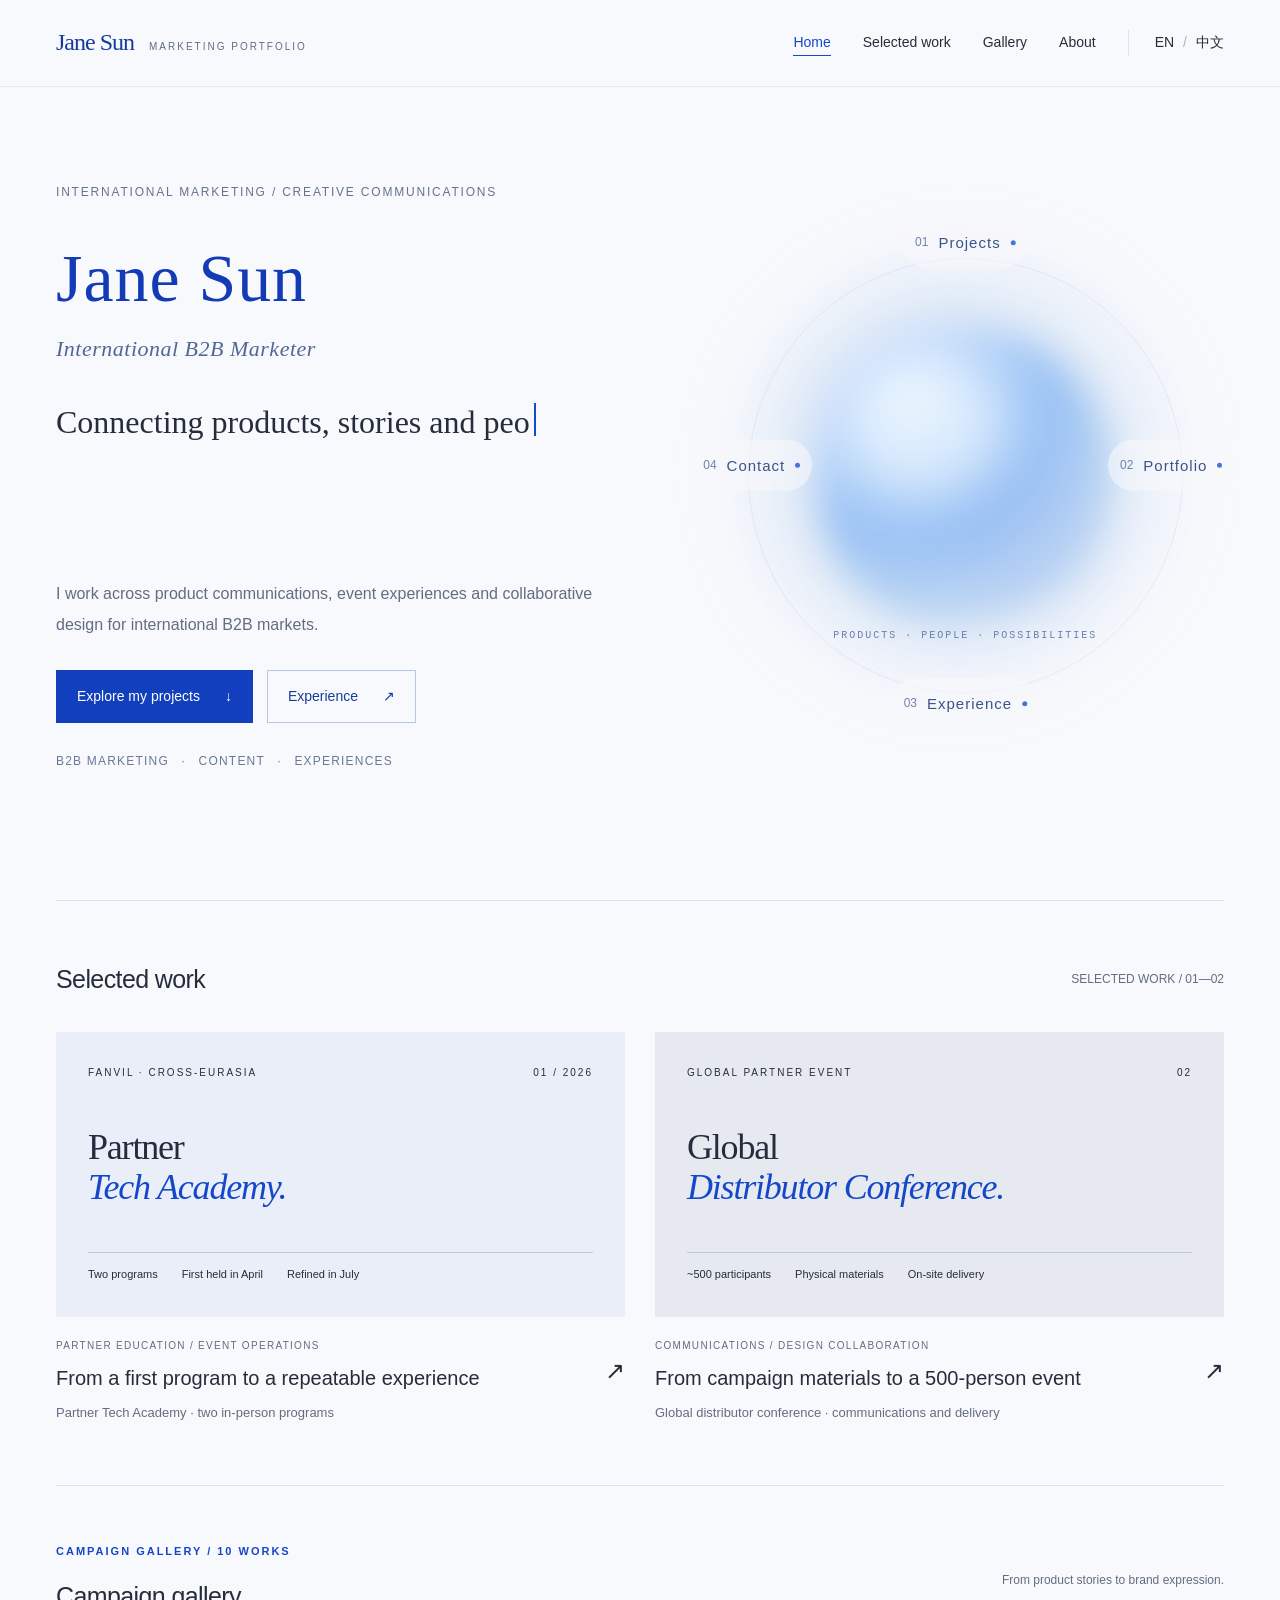
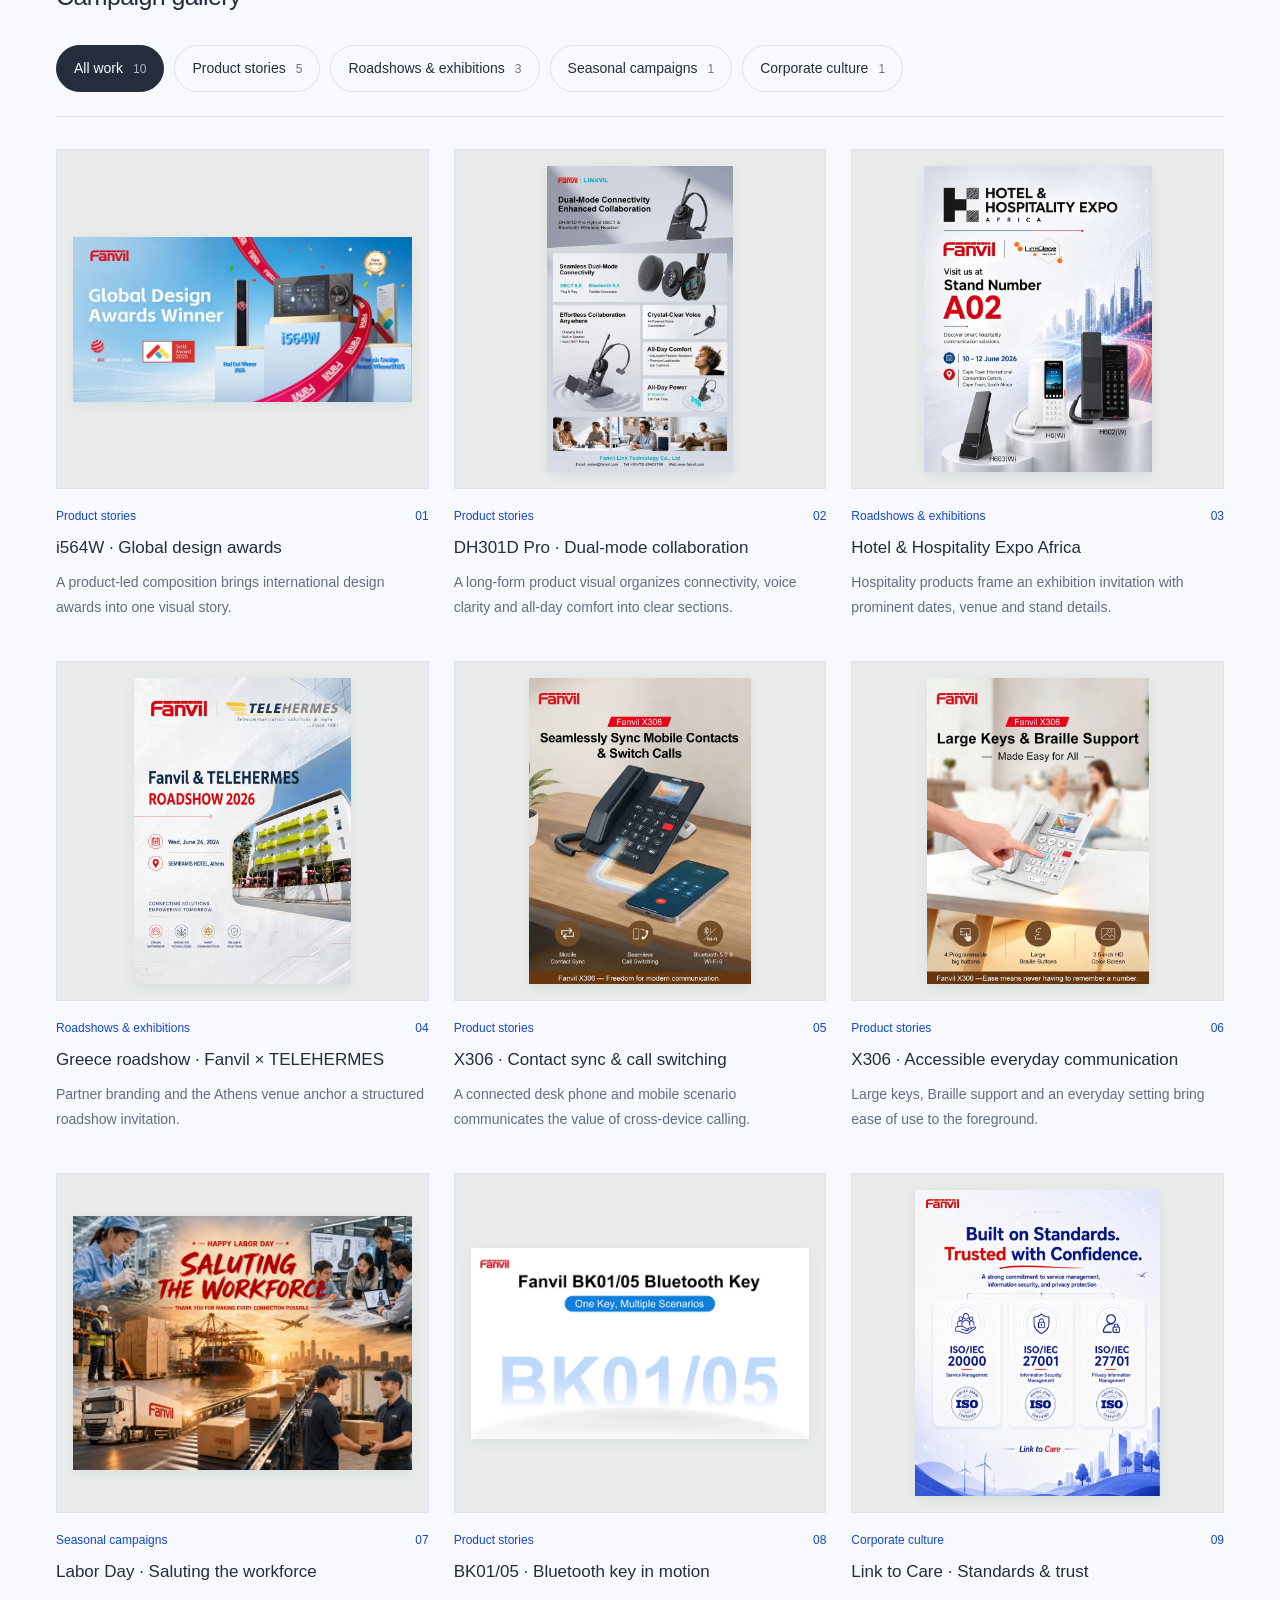
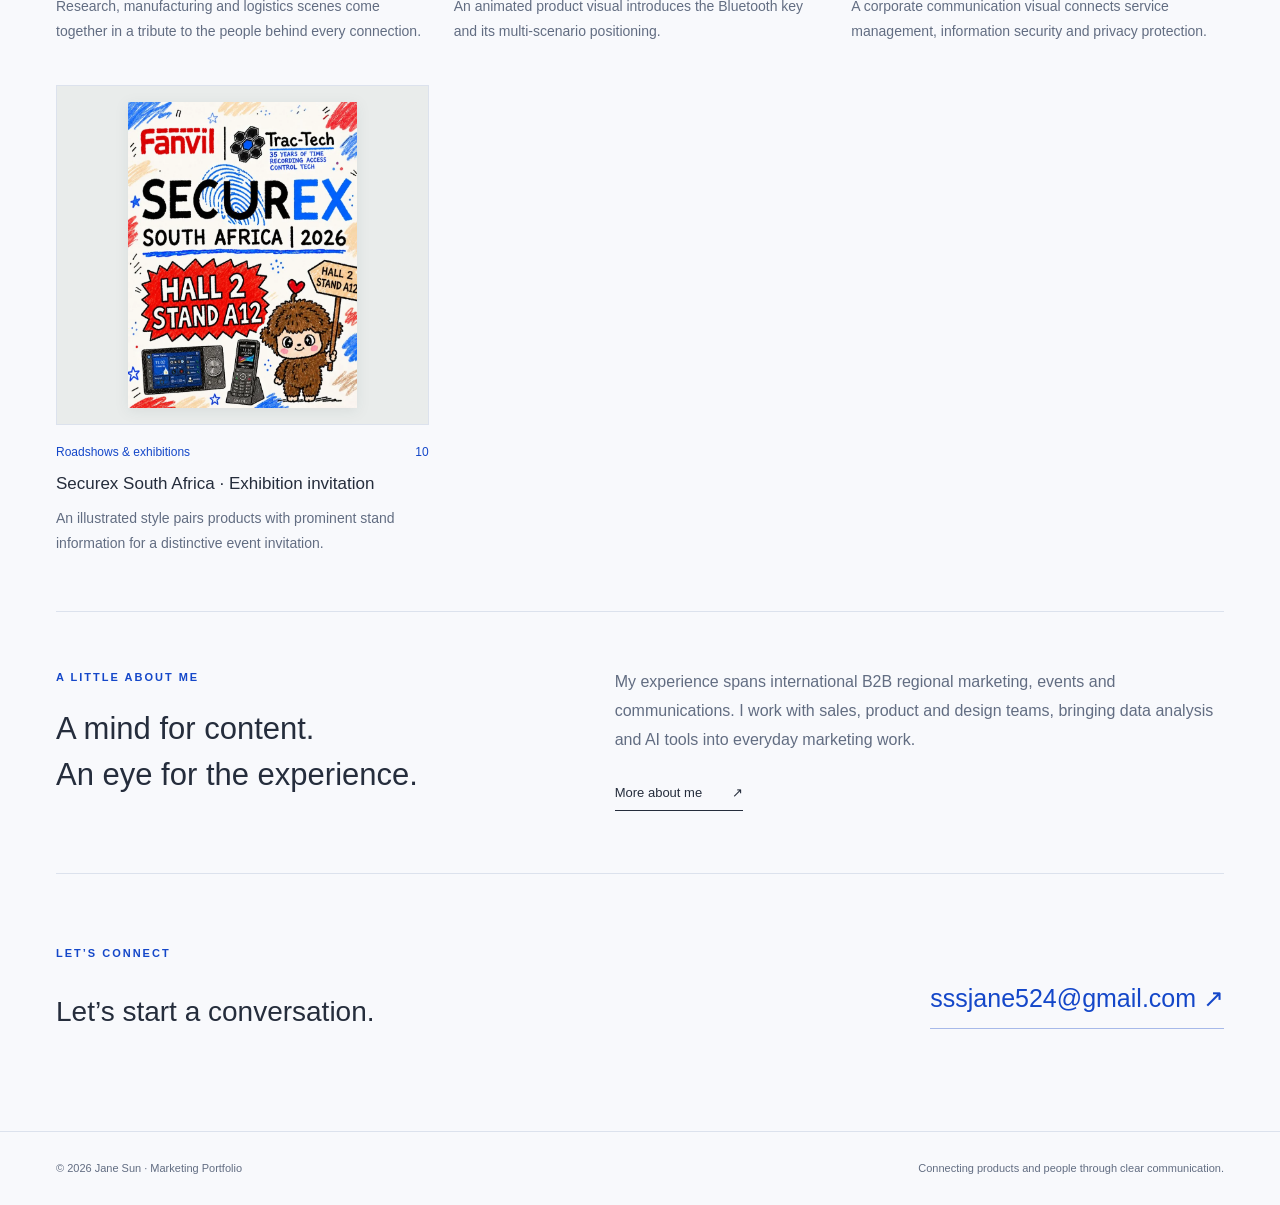
==== en/index.html @ 72c5f733 "Add English homepage" ====
<!doctype html><html lang="en"><head><meta charset="utf-8"><meta name="viewport" content="width=device-width,initial-scale=1"><title>Marketing Portfolio · Jane Sun</title><meta name="description" content="Jane Sun’s portfolio: international B2B marketing, events and communications."><link rel="alternate" hreflang="zh-CN" href="../zh/"><link rel="alternate" hreflang="en" href="../en/"><link rel="icon" href="data:image/svg+xml,%3Csvg xmlns='http://www.w3.org/2000/svg' viewBox='0 0 40 40'%3E%3Crect width='40' height='40' rx='6' fill='%23526f88'/%3E%3Ctext x='20' y='28' text-anchor='middle' font-family='Georgia' font-size='27' fill='%23f7f7f2'%3EJ%3C/text%3E%3C/svg%3E"><link rel="stylesheet" href="../assets/style.css"><link rel="stylesheet" href="../assets/gallery.css"><link rel="stylesheet" href="../assets/intro.css"><script src="../assets/intro.js" defer></script><script src="../assets/site.js" defer></script></head><body><a class="skip" href="#main">Skip to content</a><header class="header"><div class="wrap nav"><a class="brand" href="../en/">Jane Sun<small>MARKETING PORTFOLIO</small></a><nav class="nav-links" aria-label="Main navigation"><a href="../en/" aria-current="page">Home</a><a href="../en/#projects">Selected work</a><a href="../en/#posters">Gallery</a><a href="../en/about/" >About</a><div class="language"><b>EN</b><span>/</span><a class="language-switch" href="../zh/" lang="zh" aria-label="切换至中文">中文</a></div></nav></div></header><main class="wrap" id="main"><section class="intro-scene intro-home" aria-label="Introduction"><div class="intro-copy"><p class="intro-kicker">INTERNATIONAL MARKETING / CREATIVE COMMUNICATIONS</p><h1>Jane Sun<span>International B2B Marketer</span></h1><div class="type-intro"><span class="sr-only">Connecting products, stories and people. Turning marketing ideas into meaningful experiences.</span><span class="typed-copy" aria-hidden="true" data-text="Connecting products, stories and people. Turning marketing ideas into meaningful experiences.">Connecting products, stories and people. Turning marketing ideas into meaningful experiences.</span><span class="type-caret" aria-hidden="true"></span></div><p class="intro-detail">I work across product communications, event experiences and collaborative design for international B2B markets.</p><div class="intro-cta"><a class="intro-primary" href="../en/#projects">Explore my projects <span aria-hidden="true">↓</span></a><a href="../en/about/#career">Experience <span aria-hidden="true">↗</span></a></div><p class="intro-footnote">B2B MARKETING <span>·</span> CONTENT <span>·</span> EXPERIENCES</p></div><div class="orb-scene"><div class="orb-drift"><div class="orb-aura" aria-hidden="true"></div><div class="orb-core" aria-hidden="true"><i></i><b></b></div><div class="orb-path" aria-hidden="true"></div><nav class="orb-nav" aria-label="Explore the portfolio"><a class="orb-link orb-north" href="../en/#projects"><span class="orb-index">01</span>Projects<span class="orb-dot" aria-hidden="true"></span></a><a class="orb-link orb-east" href="../en/#posters"><span class="orb-index">02</span>Portfolio<span class="orb-dot" aria-hidden="true"></span></a><a class="orb-link orb-south" href="../en/about/#career"><span class="orb-index">03</span>Experience<span class="orb-dot" aria-hidden="true"></span></a><a class="orb-link orb-west" href="#contact"><span class="orb-index">04</span>Contact<span class="orb-dot" aria-hidden="true"></span></a></nav><span class="orb-signature" aria-hidden="true">PRODUCTS · PEOPLE · POSSIBILITIES</span></div></div></section><section class="section" id="projects"><div class="section-heading"><h2>Selected work</h2><p>SELECTED WORK / 01—02</p></div><div class="project-grid"><a class="project" href="../en/academy/"><div class="project-cover"><div class="cover-top"><span>FANVIL · CROSS-EURASIA</span><span>01 / 2026</span></div><div class="cover-title">Partner<br><i>Tech Academy.</i></div><div class="cover-bottom"><span>Two programs</span><span>First held in April</span><span>Refined in July</span></div></div><div class="project-info"><div class="type">PARTNER EDUCATION / EVENT OPERATIONS</div><span class="arrow" aria-hidden="true">↗</span><h3>From a first program to a repeatable experience</h3><p>Partner Tech Academy · two in-person programs</p></div></a><a class="project" href="../en/conference/"><div class="project-cover"><div class="cover-top"><span>GLOBAL PARTNER EVENT</span><span>02</span></div><div class="cover-title">Global<br><i>Distributor Conference.</i></div><div class="cover-bottom"><span>~500 participants</span><span>Physical materials</span><span>On-site delivery</span></div></div><div class="project-info"><div class="type">COMMUNICATIONS / DESIGN COLLABORATION</div><span class="arrow" aria-hidden="true">↗</span><h3>From campaign materials to a 500-person event</h3><p>Global distributor conference · communications and delivery</p></div></a></div></section><section class="section poster-section" id="posters" aria-labelledby="posters-heading">
 <div class="section-heading"><div><div class="eyebrow">CAMPAIGN GALLERY / 10 WORKS</div><h2 id="posters-heading">Campaign gallery</h2></div><p>From product stories to brand expression.</p></div>
 <div class="poster-filters" role="group" aria-label="Filter by work category" hidden>
 <button type="button" data-category="all" aria-pressed="true">All work<span>10</span></button>
 <button type="button" data-category="product" aria-pressed="false">Product stories<span>5</span></button><button type="button" data-category="events" aria-pressed="false">Roadshows & exhibitions<span>3</span></button><button type="button" data-category="holiday" aria-pressed="false">Seasonal campaigns<span>1</span></button><button type="button" data-category="culture" aria-pressed="false">Corporate culture<span>1</span></button></div>
 <p class="sr-only poster-status" role="status" aria-live="polite"></p>
 <div class="poster-grid">
 <article class="poster-card" data-category="product">
 <button type="button" class="zoom poster-image" aria-label="View full poster: i564W · Global design awards" data-full="../assets/posters/i564w-awards-full.webp" data-title="i564W · Global design awards" data-caption="A product-led composition brings international design awards into one visual story." >
 <img src="../assets/posters/i564w-awards.webp" alt="i564W · Global design awards" width="2048" height="1003" loading="lazy" decoding="async">
 <span class="poster-open" aria-hidden="true">View poster ↗</span></button>
 <div class="poster-meta"><span>Product stories</span><span>01</span></div>
 <h3>i564W · Global design awards</h3><p>A product-led composition brings international design awards into one visual story.</p></article><article class="poster-card" data-category="product">
 <button type="button" class="zoom poster-image" aria-label="View full poster: DH301D Pro · Dual-mode collaboration" data-full="../assets/posters/dh301d-pro-full.webp" data-title="DH301D Pro · Dual-mode collaboration" data-caption="A long-form product visual organizes connectivity, voice clarity and all-day comfort into clear sections." >
 <img src="../assets/posters/dh301d-pro.webp" alt="DH301D Pro · Dual-mode collaboration" width="1280" height="2104" loading="lazy" decoding="async">
 <span class="poster-open" aria-hidden="true">View poster ↗</span></button>
 <div class="poster-meta"><span>Product stories</span><span>02</span></div>
 <h3>DH301D Pro · Dual-mode collaboration</h3><p>A long-form product visual organizes connectivity, voice clarity and all-day comfort into clear sections.</p></article><article class="poster-card" data-category="events">
 <button type="button" class="zoom poster-image" aria-label="View full poster: Hotel &amp; Hospitality Expo Africa" data-full="../assets/posters/hospitality-expo-full.webp" data-title="Hotel &amp; Hospitality Expo Africa" data-caption="Hospitality products frame an exhibition invitation with prominent dates, venue and stand details." >
 <img src="../assets/posters/hospitality-expo.webp" alt="Hotel &amp; Hospitality Expo Africa" width="1280" height="1720" loading="lazy" decoding="async">
 <span class="poster-open" aria-hidden="true">View poster ↗</span></button>
 <div class="poster-meta"><span>Roadshows & exhibitions</span><span>03</span></div>
 <h3>Hotel &amp; Hospitality Expo Africa</h3><p>Hospitality products frame an exhibition invitation with prominent dates, venue and stand details.</p></article><article class="poster-card" data-category="events">
 <button type="button" class="zoom poster-image" aria-label="View full poster: Greece roadshow · Fanvil × TELEHERMES" data-full="../assets/posters/greece-roadshow-full.webp" data-title="Greece roadshow · Fanvil × TELEHERMES" data-caption="Partner branding and the Athens venue anchor a structured roadshow invitation." >
 <img src="../assets/posters/greece-roadshow.webp" alt="Greece roadshow · Fanvil × TELEHERMES" width="1055" height="1491" loading="lazy" decoding="async">
 <span class="poster-open" aria-hidden="true">View poster ↗</span></button>
 <div class="poster-meta"><span>Roadshows & exhibitions</span><span>04</span></div>
 <h3>Greece roadshow · Fanvil × TELEHERMES</h3><p>Partner branding and the Athens venue anchor a structured roadshow invitation.</p></article><article class="poster-card" data-category="product">
 <button type="button" class="zoom poster-image" aria-label="View full poster: X306 · Contact sync &amp; call switching" data-full="../assets/posters/x306-connectivity-full.webp" data-title="X306 · Contact sync &amp; call switching" data-caption="A connected desk phone and mobile scenario communicates the value of cross-device calling." >
 <img src="../assets/posters/x306-connectivity.webp" alt="X306 · Contact sync &amp; call switching" width="1080" height="1486" loading="lazy" decoding="async">
 <span class="poster-open" aria-hidden="true">View poster ↗</span></button>
 <div class="poster-meta"><span>Product stories</span><span>05</span></div>
 <h3>X306 · Contact sync &amp; call switching</h3><p>A connected desk phone and mobile scenario communicates the value of cross-device calling.</p></article><article class="poster-card" data-category="product">
 <button type="button" class="zoom poster-image" aria-label="View full poster: X306 · Accessible everyday communication" data-full="../assets/posters/x306-accessibility-full.webp" data-title="X306 · Accessible everyday communication" data-caption="Large keys, Braille support and an everyday setting bring ease of use to the foreground." >
 <img src="../assets/posters/x306-accessibility.webp" alt="X306 · Accessible everyday communication" width="1080" height="1486" loading="lazy" decoding="async">
 <span class="poster-open" aria-hidden="true">View poster ↗</span></button>
 <div class="poster-meta"><span>Product stories</span><span>06</span></div>
 <h3>X306 · Accessible everyday communication</h3><p>Large keys, Braille support and an everyday setting bring ease of use to the foreground.</p></article><article class="poster-card" data-category="holiday">
 <button type="button" class="zoom poster-image" aria-label="View full poster: Labor Day · Saluting the workforce" data-full="../assets/posters/labor-day-full.webp" data-title="Labor Day · Saluting the workforce" data-caption="Research, manufacturing and logistics scenes come together in a tribute to the people behind every connection." >
 <img src="../assets/posters/labor-day.webp" alt="Labor Day · Saluting the workforce" width="1448" height="1086" loading="lazy" decoding="async">
 <span class="poster-open" aria-hidden="true">View poster ↗</span></button>
 <div class="poster-meta"><span>Seasonal campaigns</span><span>07</span></div>
 <h3>Labor Day · Saluting the workforce</h3><p>Research, manufacturing and logistics scenes come together in a tribute to the people behind every connection.</p></article><article class="poster-card" data-category="product">
 <button type="button" class="zoom poster-image" aria-label="View full poster: BK01/05 · Bluetooth key in motion" data-full="../assets/posters/bk01-bk05-full.webp" data-title="BK01/05 · Bluetooth key in motion" data-caption="An animated product visual introduces the Bluetooth key and its multi-scenario positioning." data-animation="../assets/posters/bk01-bk05.gif">
 <img src="../assets/posters/bk01-bk05.webp" alt="BK01/05 · Bluetooth key in motion" width="1920" height="1080" loading="lazy" decoding="async">
 <span class="poster-open" aria-hidden="true">GIF · View animation</span></button>
 <div class="poster-meta"><span>Product stories</span><span>08</span></div>
 <h3>BK01/05 · Bluetooth key in motion</h3><p>An animated product visual introduces the Bluetooth key and its multi-scenario positioning.</p></article><article class="poster-card" data-category="culture">
 <button type="button" class="zoom poster-image" aria-label="View full poster: Link to Care · Standards &amp; trust" data-full="../assets/posters/standards-trust-full.webp" data-title="Link to Care · Standards &amp; trust" data-caption="A corporate communication visual connects service management, information security and privacy protection." >
 <img src="../assets/posters/standards-trust.webp" alt="Link to Care · Standards &amp; trust" width="1544" height="1926" loading="lazy" decoding="async">
 <span class="poster-open" aria-hidden="true">View poster ↗</span></button>
 <div class="poster-meta"><span>Corporate culture</span><span>09</span></div>
 <h3>Link to Care · Standards &amp; trust</h3><p>A corporate communication visual connects service management, information security and privacy protection.</p></article><article class="poster-card" data-category="events">
 <button type="button" class="zoom poster-image" aria-label="View full poster: Securex South Africa · Exhibition invitation" data-full="../assets/posters/securex-full.webp" data-title="Securex South Africa · Exhibition invitation" data-caption="An illustrated style pairs products with prominent stand information for a distinctive event invitation." >
 <img src="../assets/posters/securex.webp" alt="Securex South Africa · Exhibition invitation" width="800" height="1066" loading="lazy" decoding="async">
 <span class="poster-open" aria-hidden="true">View poster ↗</span></button>
 <div class="poster-meta"><span>Roadshows & exhibitions</span><span>10</span></div>
 <h3>Securex South Africa · Exhibition invitation</h3><p>An illustrated style pairs products with prominent stand information for a distinctive event invitation.</p></article></div>
 </section><aside class="preview-note">Asset slot · preview only：Email marketing</aside><section class="section about-teaser"><div><div class="eyebrow">A LITTLE ABOUT ME</div><h2>A mind for content.<br>An eye for the experience.</h2></div><div><p>My experience spans international B2B regional marketing, events and communications. I work with sales, product and design teams, bringing data analysis and AI tools into everyday marketing work.</p><a class="text-link" href="../en/about/">More about me<span aria-hidden="true">↗</span></a></div></section><section class="section intro-contact" id="contact"><div><div class="eyebrow">LET’S CONNECT</div><h2>Let’s start a conversation.</h2></div><a href="mailto:sssjane524@gmail.com">sssjane524@gmail.com <span aria-hidden="true">↗</span></a></section></main><footer class="footer"><div class="wrap"><span>© 2026 Jane Sun · Marketing Portfolio</span><span>Connecting products and people through clear communication.</span></div></footer><dialog id="lightbox" aria-labelledby="viewer-title">
 <div class="viewer-header"><div><span class="eyebrow">WORK PREVIEW</span><h2 id="viewer-title"></h2></div><button type="button" class="viewer-close" aria-label="Close image">✕</button></div>
 <div class="viewer-stage"><img alt=""></div>
 <div class="viewer-toolbar"><div class="viewer-paging"><button type="button" class="viewer-prev" aria-label="Previous work">←</button><span class="viewer-count" aria-live="polite"></span><button type="button" class="viewer-next" aria-label="Next work">→</button></div><div class="viewer-actions"><button type="button" class="viewer-detail" aria-pressed="false">View details</button><button type="button" class="viewer-motion" hidden>Play animation</button></div></div>
 <p class="viewer-caption"></p></dialog></body></html>
---- assets/style.css ----
:root{--paper:#f7f7f2;--ink:#273b3e;--muted:#697879;--accent:#526f88;--line:#d8deda;--panel:#e7edea;--white:#fff;--serif:Georgia,'Times New Roman',serif}*{box-sizing:border-box}html{scroll-behavior:smooth;scroll-padding-top:105px}body{margin:0;background:var(--paper);color:var(--ink);font-family:Arial,'Microsoft YaHei',sans-serif;font-size:15px;line-height:1.8}a{color:inherit;text-decoration:none}button{font:inherit}a,button{touch-action:manipulation}a:focus-visible,button:focus-visible{outline:2px solid var(--accent);outline-offset:6px}::selection{background:#d9e4ea}.wrap{max-width:1240px;margin:auto;padding:0 56px}.header{border-bottom:1px solid var(--line);position:sticky;top:0;background:rgba(247,247,242,.96);z-index:20}.nav{height:86px;display:flex;align-items:center;justify-content:space-between;gap:28px}.brand{font-family:var(--serif);font-size:24px;letter-spacing:-1px}.brand small{font-family:Arial,sans-serif;font-size:10px;letter-spacing:2px;margin-left:15px;color:var(--muted)}.nav-links{display:flex;align-items:center;gap:32px;font-size:13px}.nav-links a[aria-current=page]{color:var(--accent);border-bottom:1px solid}.language{border-left:1px solid var(--line);padding-left:26px;white-space:nowrap}.language b{font-weight:500}.language span{color:#a8b2b1;margin:0 9px}.eyebrow{font-size:11px;letter-spacing:2px;color:var(--accent);text-transform:uppercase;font-weight:600}.hero{padding:78px 0 67px}.hero-grid{display:grid;grid-template-columns:1.6fr 1fr;gap:70px;align-items:end}.hero h1{font-size:clamp(38px,4.8vw,64px);line-height:1.32;font-weight:500;letter-spacing:-2px;margin:24px 0}.hero h1 em{font-family:var(--serif);font-weight:400;color:var(--accent);font-style:italic}.intro{max-width:440px;color:var(--muted);font-size:16px}.intro p{margin:0 0 25px}.text-link{display:inline-flex;align-items:center;gap:30px;font-size:13px;border-bottom:1px solid var(--ink);padding-bottom:6px}.text-link:hover{color:var(--accent)}.hero-meta{display:flex;gap:25px;color:var(--muted);font-size:11px;letter-spacing:1px;margin-top:35px}.section{padding:56px 0;border-top:1px solid var(--line)}.section-heading{display:flex;justify-content:space-between;align-items:center;gap:24px;margin-bottom:30px}.section-heading h2{font-size:25px;font-weight:500;letter-spacing:-.6px;margin:0}.section-heading p{font-size:12px;color:var(--muted);margin:0}.project-grid{display:grid;grid-template-columns:1fr 1fr;gap:30px}.project{display:block}.project-cover{height:285px;padding:32px;background:var(--panel);position:relative;overflow:hidden;display:flex;flex-direction:column;justify-content:space-between;transition:background .25s}.project:hover .project-cover{background:#dce5e2}.cover-top{display:flex;justify-content:space-between;font-size:10px;letter-spacing:2px;text-transform:uppercase}.cover-title{font-family:var(--serif);font-size:36px;line-height:1.12;letter-spacing:-1.2px;max-width:400px}.cover-title i{font-weight:400;color:var(--accent)}.cover-bottom{display:flex;gap:24px;border-top:1px solid #becdc7;padding-top:12px;font-size:11px}.project:nth-child(2) .project-cover{background:#e6eaf0}.project:nth-child(2):hover .project-cover{background:#dce2ec}.project-info{padding:20px 0 5px}.project-info .type{color:var(--muted);font-size:10px;letter-spacing:1.3px}.project-info h3{font-size:20px;font-weight:500;margin:5px 0}.project-info p{color:var(--muted);margin:0;font-size:13px}.arrow{float:right;font-size:24px;line-height:1.3}.about-teaser{display:grid;grid-template-columns:1fr 1.3fr;gap:90px}.about-teaser h2{font-size:31px;font-weight:500;line-height:1.5;margin:18px 0}.about-teaser p{color:var(--muted);margin:0 0 23px}.footer{border-top:1px solid var(--line);padding:27px 0;color:var(--muted);font-size:11px}.footer .wrap{display:flex;justify-content:space-between;gap:20px}.page-hero{padding:56px 0 46px}.breadcrumb{font-size:12px;color:var(--muted);margin-bottom:34px}.page-hero h1{font-size:clamp(34px,4.6vw,58px);font-weight:500;line-height:1.25;letter-spacing:-1.8px;margin:17px 0 24px;max-width:900px}.lead{max-width:790px;font-size:17px;color:var(--muted)}.stats{display:grid;grid-template-columns:repeat(3,1fr);margin-top:40px;padding-top:24px;border-top:1px solid var(--line)}.stat strong{display:block;font-family:var(--serif);font-size:41px;font-weight:400;line-height:1.3}.stat span{font-size:12px;color:var(--muted)}.case-layout{display:grid;grid-template-columns:170px minmax(0,1fr);gap:60px;padding-bottom:70px}.toc{position:sticky;top:120px;align-self:start;padding:20px 0;font-size:12px;display:grid;gap:13px}.toc a{color:var(--muted)}.toc a:hover{color:var(--ink)}.case-section{padding:35px 0;border-top:1px solid var(--line)}.case-section h2{font-size:25px;font-weight:500;margin:0 0 22px}.case-section h3{font-size:16px;font-weight:500}.case-section p{color:var(--muted);max-width:770px}.chips{display:flex;flex-wrap:wrap;gap:8px;margin-top:20px}.chip{border:1px solid var(--line);padding:5px 12px;font-size:11px;border-radius:2px}.flow{counter-reset:step;display:grid;grid-template-columns:repeat(5,1fr);border:1px solid var(--line);margin:28px 0}.flow div{padding:20px 14px;border-right:1px solid var(--line);font-size:12px}.flow div:last-child{border:0}.flow div:before{counter-increment:step;content:'0' counter(step);display:block;color:var(--accent);font-family:var(--serif);font-size:25px;margin-bottom:16px}.note{font-size:12px!important;color:var(--muted)}.rows{display:grid}.row{display:grid;grid-template-columns:180px 1fr;gap:25px;border-bottom:1px solid var(--line);padding:24px 0}.row h3,.row p{margin:0}.row p{font-size:14px}.results{background:var(--panel);padding:26px;margin:26px 0}.results .stats{border:0;margin:0;padding:0}.next-project{border-top:1px solid var(--line);padding:30px 0;display:flex;justify-content:space-between;gap:24px;align-items:center}.next-project span{color:var(--muted);font-size:12px}.next-project strong{font-size:19px;font-weight:500}.about-header{display:grid;grid-template-columns:1fr 1fr;gap:80px}.name-en{font-family:var(--serif);font-style:italic;font-size:28px;color:var(--accent);margin-top:-8px}.timeline-item{padding:26px 0;border-bottom:1px solid var(--line);display:grid;grid-template-columns:140px 1fr;gap:28px}.timeline-item time{color:var(--muted);font-size:12px}.timeline-item h3{margin:0 0 4px;font-size:18px}.timeline-item .role{font-size:13px;color:var(--accent)}.timeline-item ul{padding-left:18px;color:var(--muted);font-size:14px}.skill-grid{display:grid;grid-template-columns:1fr 1fr;gap:0 35px}.skill{border-bottom:1px solid var(--line);padding:20px 0}.skill h3{margin:0 0 8px}.skill p{font-size:14px;margin:0}.preview-note{display:none;background:#fff4d9;padding:16px 20px;font-size:12px;color:#775a20;border:1px dashed #c5ae77;margin:20px 0}.preview-mode .preview-note{display:block}.skip{position:absolute;top:-100px;left:15px;background:var(--paper);padding:12px;z-index:100}.skip:focus{top:10px}.gallery{display:grid;grid-template-columns:1fr 1fr;gap:20px}.gallery figure{margin:0}.gallery button{border:0;padding:0;background:none;cursor:zoom-in;width:100%}.gallery img{display:block;width:100%;height:auto}.gallery figcaption{font-size:12px;color:var(--muted)}dialog{border:0;max-width:92vw;max-height:92vh;padding:45px 18px 18px;background:var(--paper)}dialog::backdrop{background:#142326cf}dialog img{max-width:85vw;max-height:75vh;object-fit:contain}dialog button{position:absolute;right:15px;top:8px;border:0;background:transparent;cursor:pointer}.empty-hidden{display:none}@media(max-width:800px){.wrap{padding:0 26px}.nav{height:74px}.brand small{display:none}.nav-links{gap:18px}.language{padding-left:15px}.hero{padding:50px 0}.hero-grid{grid-template-columns:1fr;gap:20px}.hero h1{font-size:44px}.intro{max-width:600px}.hero-meta{flex-wrap:wrap;gap:14px}.project-cover{padding:24px;height:260px}.cover-title{font-size:31px}.about-teaser{gap:35px}.case-layout{grid-template-columns:1fr;gap:0}.toc{position:static;display:flex;overflow-x:auto;white-space:nowrap;border-top:1px solid var(--line)}.flow{grid-template-columns:1fr}.flow div{border-right:0;border-bottom:1px solid var(--line);display:flex;align-items:center;gap:18px;padding:12px 18px}.flow div:before{margin:0}.about-header{grid-template-columns:1fr;gap:20px}.row{grid-template-columns:150px 1fr}}@media(max-width:540px){.wrap{padding:0 22px}.nav{gap:12px;flex-wrap:wrap;height:auto;padding-top:18px;padding-bottom:14px}.brand{font-size:23px}.nav-links{width:100%;justify-content:space-between;gap:12px;font-size:12px}.language{margin-left:auto}.hero h1{font-size:37px;letter-spacing:-1.5px}.hero{padding:42px 0}.hero-meta{font-size:10px;letter-spacing:0}.project-grid{grid-template-columns:1fr;gap:30px}.project-cover{height:280px}.section{padding:38px 0}.section-heading{align-items:start}.section-heading p{max-width:120px;text-align:right}.about-teaser{grid-template-columns:1fr;gap:20px}.about-teaser h2{font-size:27px}.footer .wrap{flex-direction:column;gap:5px}.page-hero{padding-top:32px}.page-hero h1{font-size:36px}.lead{font-size:15px}.stats{gap:15px}.stat strong{font-size:33px}.stat span{font-size:11px}.row,.timeline-item{grid-template-columns:1fr;gap:8px}.skill-grid,.gallery{grid-template-columns:1fr}.next-project{align-items:start}.next-project strong{font-size:16px}.results{padding:20px 16px}.toc{gap:20px}.case-section h2{font-size:23px}}@media(prefers-reduced-motion:reduce){html{scroll-behavior:auto}*{transition:none!important}}

@media(min-width:541px) and (max-width:650px){.project-grid{grid-template-columns:1fr}.project-cover{height:285px}}
---- assets/gallery.css ----
/* Full artwork is always contained, never cropped. */
[hidden]{display:none!important}
.sr-only{position:absolute;width:1px;height:1px;margin:-1px;clip-path:inset(50%);overflow:hidden;white-space:nowrap}
.poster-section .section-heading{margin-bottom:26px}
.poster-section .eyebrow{margin-bottom:12px}
.poster-filters{display:flex;gap:10px;flex-wrap:wrap;border-bottom:1px solid var(--line);padding-bottom:24px;margin-bottom:32px}
.poster-filters button{border:1px solid var(--line);background:transparent;color:var(--ink);padding:10px 17px;border-radius:30px;font-size:14px;cursor:pointer;transition:background .2s,color .2s,border-color .2s}
.poster-filters button span{margin-left:10px;font-size:12px;opacity:.65}
.poster-filters button:hover{background:var(--panel)}
.poster-filters button[aria-pressed=true]{background:var(--ink);border-color:var(--ink);color:var(--paper)}
.poster-grid{display:grid;grid-template-columns:repeat(3,minmax(0,1fr));gap:42px 25px;align-items:start}
.poster-card{min-width:0}
.poster-image{position:relative;display:flex;width:100%;height:340px;align-items:center;justify-content:center;border:1px solid var(--line);background:#e9eceb;padding:16px;cursor:zoom-in;overflow:hidden}
.poster-image img{width:100%;height:100%;object-fit:contain;transition:transform .35s ease;filter:drop-shadow(0 3px 7px #15292b12)}
.poster-image:hover img{transform:scale(1.025)}
.poster-open{position:absolute;right:12px;bottom:12px;padding:5px 10px;background:rgba(247,247,242,.96);border:1px solid var(--line);font-size:12px;opacity:0;transform:translateY(5px);transition:opacity .2s,transform .2s}
.poster-image:hover .poster-open,.poster-image:focus-visible .poster-open{opacity:1;transform:none}
.poster-meta{display:flex;justify-content:space-between;color:var(--accent);font-size:12px;margin:17px 0 7px}
.poster-card h3{font-size:17px;line-height:1.55;font-weight:500;margin:0 0 9px}
.poster-card p{font-size:14px;line-height:1.75;color:var(--muted);margin:0}
.viewer-open{overflow:hidden}
#lightbox{width:min(1140px,94vw);max-width:94vw;max-height:94dvh;padding:20px 24px;border:1px solid var(--line);border-radius:4px;color:var(--ink)}
#lightbox[open]{display:flex;flex-direction:column;gap:12px;animation:viewer-enter .22s ease-out}
#lightbox button{position:static;right:auto;top:auto;min-height:42px;padding:8px 14px;border:1px solid var(--line);border-radius:3px;background:var(--paper);color:var(--ink);font-size:14px;cursor:pointer}
#lightbox button:hover{background:var(--panel)}
#lightbox button:disabled{opacity:.35;cursor:default}
.viewer-header{display:flex;align-items:center;justify-content:space-between;gap:18px}
.viewer-header .eyebrow{font-size:12px}
.viewer-header h2{font-size:20px;font-weight:500;line-height:1.4;margin:3px 0 0}
.viewer-stage{overflow:auto;min-height:100px;flex:1;background:#e7ebe9;text-align:center;overscroll-behavior:contain;scroll-behavior:auto}
#lightbox .viewer-stage img{display:block;max-width:100%;width:100%;height:min(60dvh,650px);max-height:none;object-fit:contain;margin:auto}
#lightbox .viewer-stage.is-detail img{height:auto;object-fit:initial}
.viewer-toolbar,.viewer-paging,.viewer-actions{display:flex;align-items:center;gap:12px}
.viewer-toolbar{justify-content:space-between;flex-wrap:wrap}
.viewer-count{font-size:14px;min-width:50px;text-align:center}
.viewer-caption{margin:0;font-size:14px;color:var(--muted);line-height:1.6}
/* Browser-native page transitions preserve ordinary links, history and new tabs. */
@view-transition{navigation:auto}
::view-transition-old(root){animation:page-out .18s ease both}
::view-transition-new(root){animation:page-in .28s ease both}
@keyframes page-out{to{opacity:0;transform:translateX(-12px)}}
@keyframes page-in{from{opacity:0;transform:translateX(12px)}to{opacity:1;transform:none}}
@keyframes viewer-enter{from{opacity:0;transform:translateY(10px) scale(.985)}to{opacity:1;transform:none}}
main{animation:content-in .35s ease-out}
@keyframes content-in{from{opacity:.3;transform:translateY(8px)}to{opacity:1;transform:none}}
.reveal{opacity:0;transform:translateY(16px);transition:opacity .45s ease,transform .45s ease}
.reveal.is-revealed,.reveal:focus-within{opacity:1;transform:none}
.nav-links{flex-wrap:wrap}
@media(max-width:1000px){.poster-grid{grid-template-columns:repeat(2,minmax(0,1fr))}.poster-image{height:360px}.nav-links{gap:18px}.brand small{display:none}}
@media(max-width:600px){.poster-grid{grid-template-columns:1fr;gap:32px}.poster-image{height:410px}.poster-filters{gap:8px}.poster-filters button{padding:8px 12px}.poster-open{opacity:1;transform:none}.poster-section .section-heading{align-items:start}.poster-section .section-heading p{max-width:110px}.viewer-header h2{font-size:17px}.viewer-header .eyebrow{font-size:11px}#lightbox{padding:14px;max-height:96dvh;width:96vw;max-width:96vw}#lightbox .viewer-stage img{height:52dvh}.viewer-toolbar{gap:8px}.viewer-actions{gap:6px}#lightbox button{padding:7px 10px}.viewer-caption{font-size:13px}.nav-links{gap:12px}}
@media(prefers-reduced-motion:reduce){main,.reveal,.reveal.is-revealed,#lightbox[open]{animation:none;opacity:1;transform:none;transition:none}.poster-image img,.poster-open,.poster-filters button{transition:none}.poster-image:hover img{transform:none}::view-transition-old(root),::view-transition-new(root){animation:none}}
@media print{.reveal{opacity:1;transform:none}.poster-filters,.poster-open{display:none}}
---- assets/intro.css ----
:root{--paper:#f8f9fc;--ink:#252d3c;--accent:#1447c9;--muted:#626d82;--line:#dce2ed;--panel:#e9eef9}
body{font-size:16px}.header{background:#f8f9fcee;border-color:#e4e8f0}.nav-links{font-size:14px}.brand{color:#163c9b}.wrap{max-width:1440px}.intro-scene{min-height:calc(100svh - 87px);display:grid;grid-template-columns:1.2fr 1fr;align-items:center;gap:30px;padding:65px 0 85px;position:relative}.intro-copy{position:relative;z-index:2}.intro-kicker{font-size:12px;letter-spacing:1.8px;color:#65738f;margin:0 0 34px}.intro-scene h1{font-family:Georgia,'Songti SC','SimSun',serif;font-size:clamp(48px,5.3vw,76px);font-weight:400;line-height:1.2;letter-spacing:1px;color:#123bb5;margin:0 0 34px}.intro-scene h1 span{display:block;font:italic 22px Georgia,serif;letter-spacing:.5px;margin-top:17px;color:#516796}.type-intro{font-family:Georgia,'Songti SC','SimSun',serif;font-size:clamp(25px,2.65vw,38px);line-height:1.65;min-height:3.4em;max-width:680px}.type-caret{display:inline-block;height:1.05em;border-right:2px solid #154bd2;margin-left:4px;vertical-align:-.1em;animation:caret 1s step-end infinite}.intro-detail{font-size:16px;line-height:1.9;color:var(--muted);max-width:540px;margin:23px 0 30px}.intro-cta{display:flex;flex-wrap:wrap;gap:14px;align-items:center}.intro-cta a{font-size:14px;padding:13px 20px;border:1px solid #b7c7eb;color:#163c9b;display:flex;gap:25px;align-items:center;transition:background .2s,transform .2s}.intro-cta a:hover{background:#e7edfc;transform:translateY(-2px)}.intro-cta a.intro-primary{background:#123fbd;border-color:#123fbd;color:white}.intro-cta a.intro-primary:hover{background:#082e9f}.intro-footnote{font-size:12px;letter-spacing:1.2px;color:#697995;margin-top:28px}.intro-footnote span{padding:0 8px}
.orb-scene{position:relative;width:100%;aspect-ratio:1;max-width:560px;justify-self:center;isolation:isolate}.orb-drift{position:absolute;inset:0;transform:translateY(var(--orb-scroll,0px));animation:orb-float 12s ease-in-out infinite}.orb-aura{position:absolute;inset:6%;border-radius:50%;background:radial-gradient(ellipse at 45% 45%,#3068e64a 0%,#8baaf025 42%,transparent 70%);filter:blur(25px);animation:aura-breathe 8s ease-in-out infinite}.orb-core{position:absolute;inset:22%;border-radius:48% 52% 54% 46%;background:radial-gradient(circle at 32% 25%,#d0f0ff 0%,#76c4ff 13%,#2376ef 36%,#174bcf 57%,#7398f257 77%,transparent 86%);filter:blur(13px);box-shadow:0 0 65px #2b67ea45,inset -20px -16px 40px #0737bd55;animation:orb-breathe 7s ease-in-out infinite;opacity:.8}.orb-core i,.orb-core b{position:absolute;border-radius:50%;display:block;inset:12% 38% 44% 9%;background:#95e3ff;filter:blur(15px);opacity:.55}.orb-core b{inset:48% 5% 7% 45%;background:#163bf8;opacity:.3}.orb-path{position:absolute;inset:8%;border:1px solid #6284d51c;border-radius:50%}.orb-nav{position:absolute;inset:0}.orb-link{position:absolute;z-index:3;font-size:15px;color:#3a5389;letter-spacing:1px;display:flex;gap:10px;align-items:center;white-space:nowrap;padding:12px;background:#f8f9fc99;border-radius:30px;transition:color .2s,background .2s,box-shadow .2s}.orb-link:hover,.orb-link:focus-visible{background:#fff;color:#063ebc;box-shadow:0 5px 25px #214cb513}.orb-index{font-size:12px;letter-spacing:0;color:#7083ac}.orb-dot{width:5px;height:5px;border-radius:50%;background:#4775d6}.orb-north{top:0;left:50%;transform:translateX(-50%)}.orb-east{right:-2%;top:48%;transform:translateY(-50%)}.orb-south{bottom:1%;left:50%;transform:translateX(-50%)}.orb-west{left:-3%;top:48%;transform:translateY(-50%)}.orb-signature{position:absolute;bottom:18%;left:0;right:0;text-align:center;font:10px monospace;letter-spacing:2px;color:#697fae}.intro-contact{display:flex;align-items:center;justify-content:space-between;gap:30px;padding:70px 0}.intro-contact h2{font-size:28px;font-weight:400}.intro-contact>a{font-size:clamp(17px,2vw,25px);color:#1447c9;border-bottom:1px solid #a7b9e9;padding-bottom:7px;overflow-wrap:anywhere}
@keyframes orb-float{0%,100%{translate:0 0}50%{translate:0 -15px}}@keyframes orb-breathe{0%,100%{scale:.94;opacity:.65;rotate:-5deg}50%{scale:1.06;opacity:.9;rotate:5deg}}@keyframes aura-breathe{0%,100%{scale:.92;opacity:.65}50%{scale:1.12;opacity:1}}@keyframes caret{50%{opacity:0}}
@media(min-width:1000px){html[lang=en] .type-intro{min-height:5em;font-size:32px}}
@media(max-width:950px){.intro-scene{grid-template-columns:1fr;gap:55px;padding-top:45px}.intro-copy{max-width:720px}.intro-scene h1{font-size:55px}.type-intro{min-height:3.4em}.orb-scene{width:min(470px,90%)}.intro-contact{align-items:start;flex-direction:column;gap:12px}.orb-east{right:-3%}.orb-west{left:-3%}}
@media(max-width:540px){.intro-scene{padding:42px 0 72px;gap:45px}.intro-kicker{font-size:11px;letter-spacing:.7px;max-width:290px;margin-bottom:26px}.intro-scene h1{font-size:47px;margin-bottom:26px}.intro-scene h1 span{font-size:20px}.type-intro{font-size:26px;min-height:5em}.intro-detail{font-size:15px;margin-top:15px}.intro-cta{gap:10px}.intro-cta a{padding:11px 14px;gap:13px}.intro-footnote{font-size:10px;letter-spacing:.5px}.orb-scene{width:94%}.orb-link{font-size:14px;padding:10px 7px;gap:6px}.orb-index{font-size:11px}.orb-signature{font-size:8px;letter-spacing:1px;bottom:21%}.orb-core{filter:blur(10px)}.intro-contact{padding:40px 0}.intro-contact h2{font-size:24px}}
@media(prefers-reduced-motion:reduce){.orb-drift,.orb-core,.orb-aura,.type-caret{animation:none!important;transform:none!important}.type-caret{display:none}.intro-cta a{transition:none}}

/* A lighter, quieter blue light keeps the navigation legible. */
.orb-aura{background:radial-gradient(ellipse at 45% 45%,#acc9f437 0%,#c7d9f321 44%,transparent 72%);filter:blur(31px)}
.orb-core{background:radial-gradient(circle at 32% 25%,#f5faff 0%,#dbeaff 21%,#9fc2f0 48%,#b7cef4a6 69%,transparent 86%);box-shadow:0 0 70px #9dc0ee38,inset -16px -12px 40px #92b7e937;filter:blur(17px)}
.orb-core i{background:#f1fbff;opacity:.45}.orb-core b{background:#86abf0;opacity:.18}
@keyframes orb-breathe{0%,100%{scale:.96;opacity:.39;rotate:-4deg}50%{scale:1.055;opacity:.61;rotate:4deg}}
.intro-home .orb-drift{animation:orb-home-float 8s ease-in-out infinite}
.intro-home .orb-aura{background:radial-gradient(ellipse at 45% 45%,#91baf267 0%,#bdd5f13b 46%,transparent 73%);animation:orb-home-aura 6s ease-in-out infinite}
.intro-home .orb-core{background:radial-gradient(circle at 32% 25%,#f4faff 0%,#c8e1ff 20%,#86b7f3 47%,#a8c9f1b8 70%,transparent 87%);box-shadow:0 0 85px #82afea66,inset -16px -12px 42px #6da5e64d;animation:orb-home-breathe 5s ease-in-out infinite}
@keyframes orb-home-float{0%,100%{translate:0 7px}50%{translate:0 -23px}}
@keyframes orb-home-breathe{0%,100%{scale:.91;opacity:.48;rotate:-6deg}50%{scale:1.12;opacity:.83;rotate:6deg}}
@keyframes orb-home-aura{0%,100%{scale:.86;opacity:.55}50%{scale:1.18;opacity:1}}
.case-section h2,.timeline-item h3,.timeline-item .role,.skill h3{color:#2859b8}
.experience-return{position:sticky;top:86px;z-index:16;display:flex;align-items:center;justify-content:space-between;gap:20px;margin:0 -10px 24px;padding:12px 16px;background:#f8f9fcee;border-top:1px solid #dce4f2;border-bottom:1px solid #dce4f2;backdrop-filter:blur(12px);font-size:14px;color:#637695}
.experience-return a{color:#1447c9;font-weight:600}.experience-return a:hover{text-decoration:underline}
.resume-actions{display:flex;align-items:center;flex-wrap:wrap;gap:12px;margin:20px 0}
.resume-actions a{display:inline-flex;align-items:center;min-height:44px;padding:10px 17px;border:1px solid #9ab3e4;color:#1548bc;background:#f8f9fc;font-size:14px}
.resume-actions a:first-child{background:#1548bc;color:#fff;border-color:#1548bc}
.resume-actions a:hover{box-shadow:0 4px 20px #5f8cdf21}
.cohort-grid{display:grid;grid-template-columns:repeat(2,minmax(0,1fr));gap:22px;margin:24px 0}
.cohort-card{border:1px solid #dce4f2;background:#fcfdff;padding:24px}
.cohort-card .cohort-label{display:block;color:#3e67bc;font-size:12px;letter-spacing:1.1px;margin-bottom:8px}
.cohort-card h3{font-size:20px;font-weight:500;color:#254fa9;margin:0 0 8px}
.cohort-card p{font-size:14px;line-height:1.8;margin:7px 0;color:var(--muted)}
.cohort-card strong{color:#1b48a5}
.cohort-card ul{padding-left:20px;color:var(--muted);font-size:14px;line-height:1.8}
.cohort-card li+li{margin-top:7px}
.cohort-card .cohort-evidence{font-size:12px;color:#637795;border-top:1px solid #e2e8f3;padding-top:12px;margin-top:16px}
@media(max-width:800px){.experience-return{top:74px}.cohort-grid{grid-template-columns:1fr}}
@media(max-width:540px){html{scroll-padding-top:165px}.experience-return{top:151px;margin:0 -5px 18px;padding:10px 8px;font-size:12px}.experience-return span{display:none}.cohort-card{padding:19px}}
@media(prefers-reduced-motion:reduce){.orb-drift,.intro-home .orb-drift{animation:orb-float 30s ease-in-out infinite!important}.orb-core,.intro-home .orb-core{animation:orb-breathe 26s ease-in-out infinite!important}.orb-aura,.intro-home .orb-aura{animation:aura-breathe 30s ease-in-out infinite!important}.type-caret{display:none}}
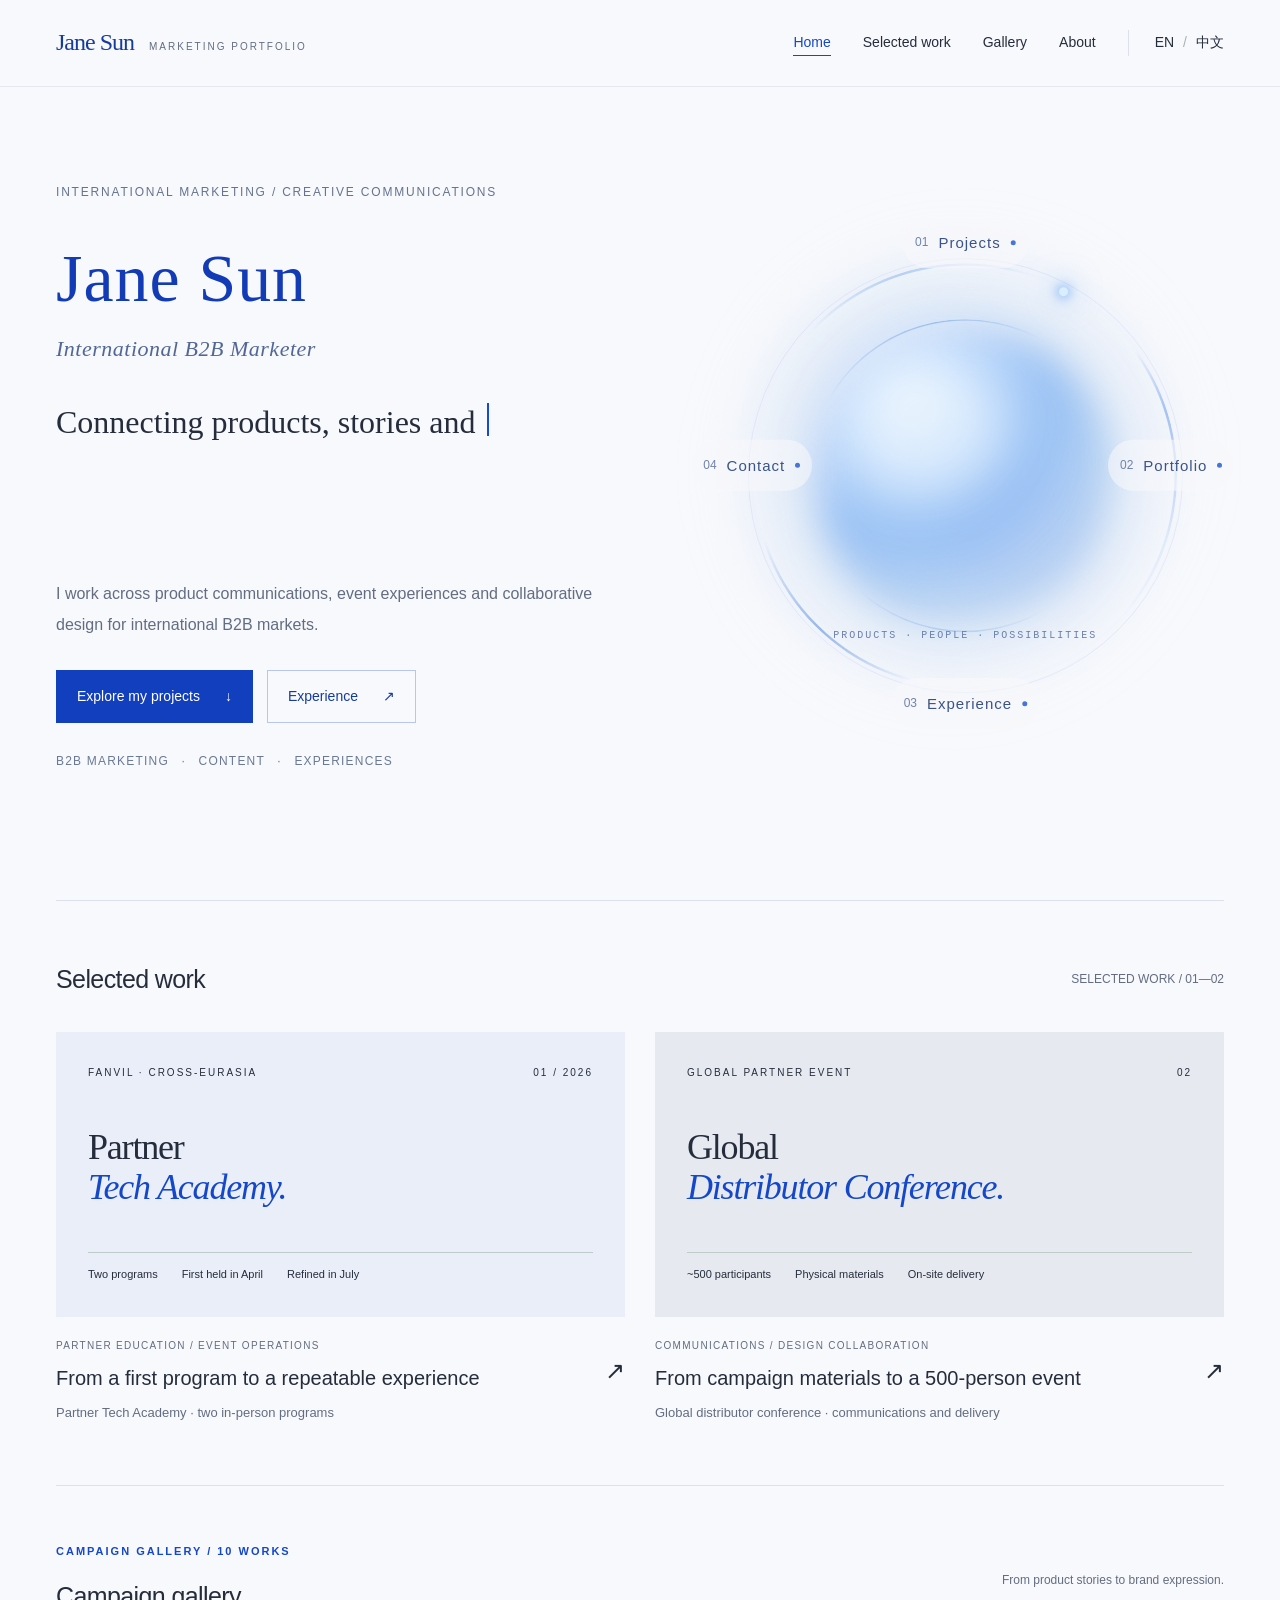
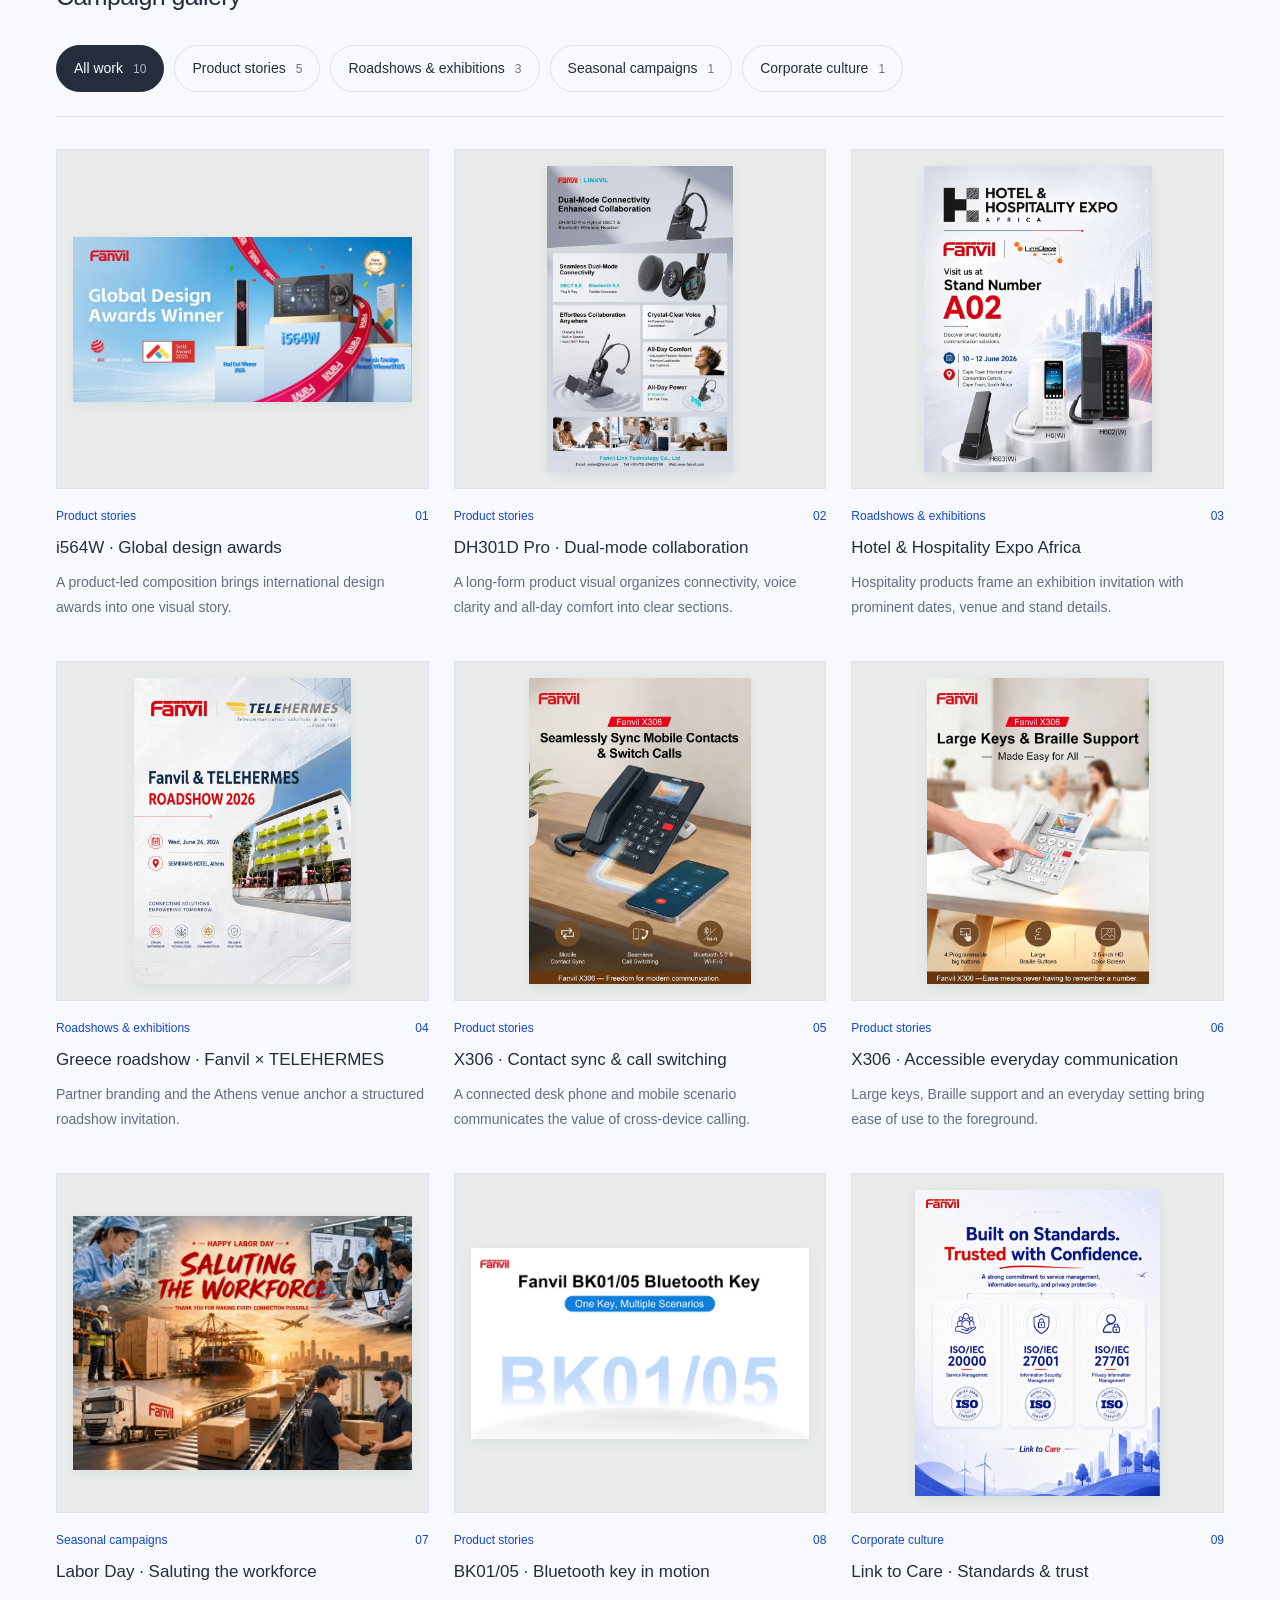
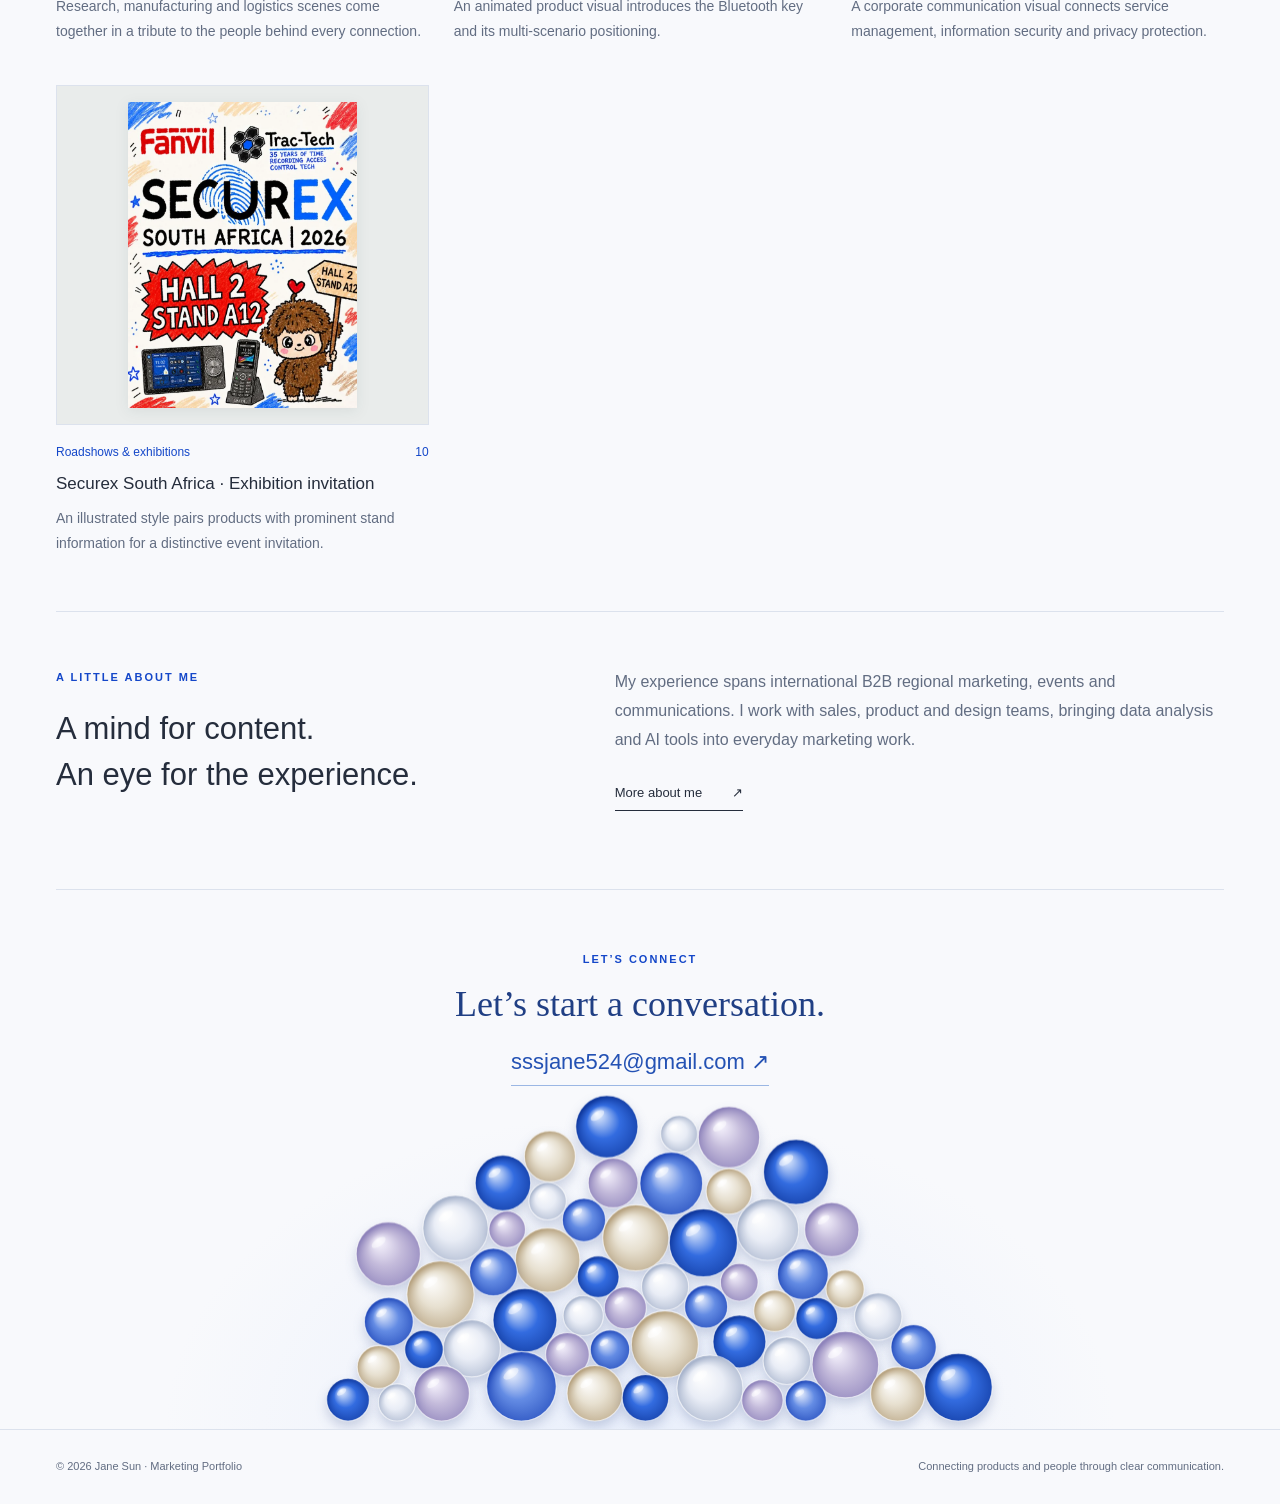
==== commit 7cb36869: "Add interactive portfolio effects" ====
--- a/en/index.html
+++ b/en/index.html
@@ -1,4 +1,4 @@
-<!doctype html><html lang="en"><head><meta charset="utf-8"><meta name="viewport" content="width=device-width,initial-scale=1"><title>Marketing Portfolio · Jane Sun</title><meta name="description" content="Jane Sun’s portfolio: international B2B marketing, events and communications."><link rel="alternate" hreflang="zh-CN" href="../zh/"><link rel="alternate" hreflang="en" href="../en/"><link rel="icon" href="data:image/svg+xml,%3Csvg xmlns='http://www.w3.org/2000/svg' viewBox='0 0 40 40'%3E%3Crect width='40' height='40' rx='6' fill='%23526f88'/%3E%3Ctext x='20' y='28' text-anchor='middle' font-family='Georgia' font-size='27' fill='%23f7f7f2'%3EJ%3C/text%3E%3C/svg%3E"><link rel="stylesheet" href="../assets/style.css"><link rel="stylesheet" href="../assets/gallery.css"><link rel="stylesheet" href="../assets/intro.css"><script src="../assets/intro.js" defer></script><script src="../assets/site.js" defer></script></head><body><a class="skip" href="#main">Skip to content</a><header class="header"><div class="wrap nav"><a class="brand" href="../en/">Jane Sun<small>MARKETING PORTFOLIO</small></a><nav class="nav-links" aria-label="Main navigation"><a href="../en/" aria-current="page">Home</a><a href="../en/#projects">Selected work</a><a href="../en/#posters">Gallery</a><a href="../en/about/" >About</a><div class="language"><b>EN</b><span>/</span><a class="language-switch" href="../zh/" lang="zh" aria-label="切换至中文">中文</a></div></nav></div></header><main class="wrap" id="main"><section class="intro-scene intro-home" aria-label="Introduction"><div class="intro-copy"><p class="intro-kicker">INTERNATIONAL MARKETING / CREATIVE COMMUNICATIONS</p><h1>Jane Sun<span>International B2B Marketer</span></h1><div class="type-intro"><span class="sr-only">Connecting products, stories and people. Turning marketing ideas into meaningful experiences.</span><span class="typed-copy" aria-hidden="true" data-text="Connecting products, stories and people. Turning marketing ideas into meaningful experiences.">Connecting products, stories and people. Turning marketing ideas into meaningful experiences.</span><span class="type-caret" aria-hidden="true"></span></div><p class="intro-detail">I work across product communications, event experiences and collaborative design for international B2B markets.</p><div class="intro-cta"><a class="intro-primary" href="../en/#projects">Explore my projects <span aria-hidden="true">↓</span></a><a href="../en/about/#career">Experience <span aria-hidden="true">↗</span></a></div><p class="intro-footnote">B2B MARKETING <span>·</span> CONTENT <span>·</span> EXPERIENCES</p></div><div class="orb-scene"><div class="orb-drift"><div class="orb-aura" aria-hidden="true"></div><div class="orb-core" aria-hidden="true"><i></i><b></b></div><div class="orb-path" aria-hidden="true"></div><nav class="orb-nav" aria-label="Explore the portfolio"><a class="orb-link orb-north" href="../en/#projects"><span class="orb-index">01</span>Projects<span class="orb-dot" aria-hidden="true"></span></a><a class="orb-link orb-east" href="../en/#posters"><span class="orb-index">02</span>Portfolio<span class="orb-dot" aria-hidden="true"></span></a><a class="orb-link orb-south" href="../en/about/#career"><span class="orb-index">03</span>Experience<span class="orb-dot" aria-hidden="true"></span></a><a class="orb-link orb-west" href="#contact"><span class="orb-index">04</span>Contact<span class="orb-dot" aria-hidden="true"></span></a></nav><span class="orb-signature" aria-hidden="true">PRODUCTS · PEOPLE · POSSIBILITIES</span></div></div></section><section class="section" id="projects"><div class="section-heading"><h2>Selected work</h2><p>SELECTED WORK / 01—02</p></div><div class="project-grid"><a class="project" href="../en/academy/"><div class="project-cover"><div class="cover-top"><span>FANVIL · CROSS-EURASIA</span><span>01 / 2026</span></div><div class="cover-title">Partner<br><i>Tech Academy.</i></div><div class="cover-bottom"><span>Two programs</span><span>First held in April</span><span>Refined in July</span></div></div><div class="project-info"><div class="type">PARTNER EDUCATION / EVENT OPERATIONS</div><span class="arrow" aria-hidden="true">↗</span><h3>From a first program to a repeatable experience</h3><p>Partner Tech Academy · two in-person programs</p></div></a><a class="project" href="../en/conference/"><div class="project-cover"><div class="cover-top"><span>GLOBAL PARTNER EVENT</span><span>02</span></div><div class="cover-title">Global<br><i>Distributor Conference.</i></div><div class="cover-bottom"><span>~500 participants</span><span>Physical materials</span><span>On-site delivery</span></div></div><div class="project-info"><div class="type">COMMUNICATIONS / DESIGN COLLABORATION</div><span class="arrow" aria-hidden="true">↗</span><h3>From campaign materials to a 500-person event</h3><p>Global distributor conference · communications and delivery</p></div></a></div></section><section class="section poster-section" id="posters" aria-labelledby="posters-heading">
+<!doctype html><html lang="en"><head><meta charset="utf-8"><meta name="viewport" content="width=device-width,initial-scale=1"><title>Marketing Portfolio · Jane Sun</title><meta name="description" content="Jane Sun’s portfolio: international B2B marketing, events and communications."><link rel="alternate" hreflang="zh-CN" href="../zh/"><link rel="alternate" hreflang="en" href="../en/"><link rel="icon" href="data:image/svg+xml,%3Csvg xmlns='http://www.w3.org/2000/svg' viewBox='0 0 40 40'%3E%3Crect width='40' height='40' rx='6' fill='%23526f88'/%3E%3Ctext x='20' y='28' text-anchor='middle' font-family='Georgia' font-size='27' fill='%23f7f7f2'%3EJ%3C/text%3E%3C/svg%3E"><link rel="stylesheet" href="../assets/style.css"><link rel="stylesheet" href="../assets/gallery.css"><link rel="stylesheet" href="../assets/intro.css"><link rel="stylesheet" href="../assets/effects.css"><script src="../assets/intro.js" defer></script><script src="../assets/site.js" defer></script><script src="../assets/effects.js" defer></script></head><body><a class="skip" href="#main">Skip to content</a><header class="header"><div class="wrap nav"><a class="brand" href="../en/">Jane Sun<small>MARKETING PORTFOLIO</small></a><nav class="nav-links" aria-label="Main navigation"><a href="../en/" aria-current="page">Home</a><a href="../en/#projects">Selected work</a><a href="../en/#posters">Gallery</a><a href="../en/about/" >About</a><div class="language"><b>EN</b><span>/</span><a class="language-switch" href="../zh/" lang="zh" aria-label="切换至中文">中文</a></div></nav></div></header><main class="wrap" id="main"><section class="intro-scene intro-home" aria-label="Introduction"><div class="intro-copy"><p class="intro-kicker">INTERNATIONAL MARKETING / CREATIVE COMMUNICATIONS</p><h1>Jane Sun<span>International B2B Marketer</span></h1><div class="type-intro"><span class="sr-only">Connecting products, stories and people. Turning marketing ideas into meaningful experiences.</span><span class="typed-copy" aria-hidden="true" data-text="Connecting products, stories and people. Turning marketing ideas into meaningful experiences.">Connecting products, stories and people. Turning marketing ideas into meaningful experiences.</span><span class="type-caret" aria-hidden="true"></span></div><p class="intro-detail">I work across product communications, event experiences and collaborative design for international B2B markets.</p><div class="intro-cta"><a class="intro-primary" href="../en/#projects">Explore my projects <span aria-hidden="true">↓</span></a><a href="../en/about/#career">Experience <span aria-hidden="true">↗</span></a></div><p class="intro-footnote">B2B MARKETING <span>·</span> CONTENT <span>·</span> EXPERIENCES</p></div><div class="orb-scene"><div class="orb-drift"><div class="orb-aura" aria-hidden="true"></div><div class="orb-core" aria-hidden="true"><i></i><b></b></div><div class="orb-rotation" aria-hidden="true"><span class="orb-rotation-inner"></span><span class="orb-rotation-glint"></span></div><div class="orb-path" aria-hidden="true"></div><nav class="orb-nav" aria-label="Explore the portfolio"><a class="orb-link orb-north" href="../en/#projects"><span class="orb-index">01</span>Projects<span class="orb-dot" aria-hidden="true"></span></a><a class="orb-link orb-east" href="../en/#posters"><span class="orb-index">02</span>Portfolio<span class="orb-dot" aria-hidden="true"></span></a><a class="orb-link orb-south" href="../en/about/#career"><span class="orb-index">03</span>Experience<span class="orb-dot" aria-hidden="true"></span></a><a class="orb-link orb-west" href="#contact"><span class="orb-index">04</span>Contact<span class="orb-dot" aria-hidden="true"></span></a></nav><span class="orb-signature" aria-hidden="true">PRODUCTS · PEOPLE · POSSIBILITIES</span></div></div></section><section class="section" id="projects"><div class="section-heading"><h2>Selected work</h2><p>SELECTED WORK / 01—02</p></div><div class="project-grid"><a class="project" href="../en/academy/"><div class="project-cover"><div class="cover-top"><span>FANVIL · CROSS-EURASIA</span><span>01 / 2026</span></div><div class="cover-title">Partner<br><i>Tech Academy.</i></div><div class="cover-bottom"><span>Two programs</span><span>First held in April</span><span>Refined in July</span></div></div><div class="project-info"><div class="type">PARTNER EDUCATION / EVENT OPERATIONS</div><span class="arrow" aria-hidden="true">↗</span><h3>From a first program to a repeatable experience</h3><p>Partner Tech Academy · two in-person programs</p></div></a><a class="project" href="../en/conference/"><div class="project-cover"><div class="cover-top"><span>GLOBAL PARTNER EVENT</span><span>02</span></div><div class="cover-title">Global<br><i>Distributor Conference.</i></div><div class="cover-bottom"><span>~500 participants</span><span>Physical materials</span><span>On-site delivery</span></div></div><div class="project-info"><div class="type">COMMUNICATIONS / DESIGN COLLABORATION</div><span class="arrow" aria-hidden="true">↗</span><h3>From campaign materials to a 500-person event</h3><p>Global distributor conference · communications and delivery</p></div></a></div></section><section class="section poster-section" id="posters" aria-labelledby="posters-heading">
  <div class="section-heading"><div><div class="eyebrow">CAMPAIGN GALLERY / 10 WORKS</div><h2 id="posters-heading">Campaign gallery</h2></div><p>From product stories to brand expression.</p></div>
  <div class="poster-filters" role="group" aria-label="Filter by work category" hidden>
  <button type="button" data-category="all" aria-pressed="true">All work<span>10</span></button>
@@ -56,7 +56,7 @@
  <span class="poster-open" aria-hidden="true">View poster ↗</span></button>
  <div class="poster-meta"><span>Roadshows & exhibitions</span><span>10</span></div>
  <h3>Securex South Africa · Exhibition invitation</h3><p>An illustrated style pairs products with prominent stand information for a distinctive event invitation.</p></article></div>
- </section><aside class="preview-note">Asset slot · preview only：Email marketing</aside><section class="section about-teaser"><div><div class="eyebrow">A LITTLE ABOUT ME</div><h2>A mind for content.<br>An eye for the experience.</h2></div><div><p>My experience spans international B2B regional marketing, events and communications. I work with sales, product and design teams, bringing data analysis and AI tools into everyday marketing work.</p><a class="text-link" href="../en/about/">More about me<span aria-hidden="true">↗</span></a></div></section><section class="section intro-contact" id="contact"><div><div class="eyebrow">LET’S CONNECT</div><h2>Let’s start a conversation.</h2></div><a href="mailto:sssjane524@gmail.com">sssjane524@gmail.com <span aria-hidden="true">↗</span></a></section></main><footer class="footer"><div class="wrap"><span>© 2026 Jane Sun · Marketing Portfolio</span><span>Connecting products and people through clear communication.</span></div></footer><dialog id="lightbox" aria-labelledby="viewer-title">
+ </section><aside class="preview-note">Asset slot · preview only：Email marketing</aside><section class="section about-teaser"><div><div class="eyebrow">A LITTLE ABOUT ME</div><h2>A mind for content.<br>An eye for the experience.</h2></div><div><p>My experience spans international B2B regional marketing, events and communications. I work with sales, product and design teams, bringing data analysis and AI tools into everyday marketing work.</p><a class="text-link" href="../en/about/">More about me<span aria-hidden="true">↗</span></a></div></section><section class="section intro-contact contact-playground" id="contact"><canvas class="contact-balls" aria-hidden="true"></canvas><div class="contact-content"><div class="eyebrow">LET’S CONNECT</div><h2>Let’s start a conversation.</h2><a href="mailto:sssjane524@gmail.com">sssjane524@gmail.com <span aria-hidden="true">↗</span></a></div></section></main><footer class="footer"><div class="wrap"><span>© 2026 Jane Sun · Marketing Portfolio</span><span>Connecting products and people through clear communication.</span></div></footer><dialog id="lightbox" aria-labelledby="viewer-title">
  <div class="viewer-header"><div><span class="eyebrow">WORK PREVIEW</span><h2 id="viewer-title"></h2></div><button type="button" class="viewer-close" aria-label="Close image">✕</button></div>
  <div class="viewer-stage"><img alt=""></div>
  <div class="viewer-toolbar"><div class="viewer-paging"><button type="button" class="viewer-prev" aria-label="Previous work">←</button><span class="viewer-count" aria-live="polite"></span><button type="button" class="viewer-next" aria-label="Next work">→</button></div><div class="viewer-actions"><button type="button" class="viewer-detail" aria-pressed="false">View details</button><button type="button" class="viewer-motion" hidden>Play animation</button></div></div>
--- a/assets/effects.css
+++ b/assets/effects.css
@@ -0,0 +1,17 @@
+/* Decorative motion is separate from content and never receives pointer events. */
+.cursor-light{position:fixed;inset:0;width:100%;height:100%;z-index:30;pointer-events:none;mix-blend-mode:multiply}
+.intro-home .orb-rotation{position:absolute;inset:9%;border-radius:50%;pointer-events:none;animation:orbit-turn 28s linear infinite}
+.intro-home .orb-rotation::before,.intro-home .orb-rotation-inner::before{content:"";position:absolute;inset:0;border-radius:50%;background:conic-gradient(from 18deg,transparent 0 10%,#7fa9eb99 15%,#d5e4fa55 25%,transparent 31% 49%,#5f8edf8c 57%,transparent 65% 82%,#9ec2f19e 90%,transparent 100%);-webkit-mask:radial-gradient(farthest-side,transparent calc(100% - 3px),#000 calc(100% - 2px));mask:radial-gradient(farthest-side,transparent calc(100% - 3px),#000 calc(100% - 2px));filter:drop-shadow(0 0 6px #8db6ed8c)}
+.intro-home .orb-rotation-inner{position:absolute;inset:13%;border-radius:50%;animation:orbit-turn 19s linear infinite reverse}
+.intro-home .orb-rotation-inner::before{background:conic-gradient(from 90deg,transparent 0 17%,#9ec3eea6 27%,transparent 37% 58%,#7da9e99c 72%,transparent 83% 100%);-webkit-mask:radial-gradient(farthest-side,transparent calc(100% - 2px),#000 calc(100% - 1px));mask:radial-gradient(farthest-side,transparent calc(100% - 2px),#000 calc(100% - 1px))}
+.intro-home .orb-rotation-glint{position:absolute;top:5.6%;left:72%;width:9px;height:9px;border-radius:50%;background:#d9eeff;box-shadow:0 0 10px 3px #a3c8f5,0 0 24px 8px #b7d5fa8c}
+@keyframes orbit-turn{to{transform:rotate(360deg)}}
+.contact-playground{position:relative;display:block;min-height:540px;margin-top:16px;overflow:hidden;isolation:isolate;text-align:center;padding:60px 25px 0}
+.contact-playground::before{content:"";position:absolute;inset:auto 5% 0;height:65%;background:radial-gradient(ellipse at 50% 100%,#ceddfa59,transparent 64%);pointer-events:none}
+.contact-content{position:relative;z-index:2;display:flex;align-items:center;flex-direction:column;gap:7px}
+.contact-content h2{margin:4px 0 7px;color:#203f84;font-family:Georgia,'Songti SC','SimSun',serif;font-size:clamp(24px,3vw,36px);line-height:1.3}
+.contact-content>a{display:inline-block;color:#2452b4;border-bottom:1px solid #9bb7e4;padding-bottom:4px;font-size:clamp(16px,1.8vw,22px);overflow-wrap:anywhere}
+.contact-content>a:hover{color:#0e3bb0}
+.contact-balls{position:absolute;inset:0;width:100%;height:100%;z-index:1;pointer-events:none}
+@media(max-width:540px){.contact-playground{min-height:450px;padding:46px 8px 0}.contact-content h2{font-size:25px}.intro-home .orb-rotation-glint{width:6px;height:6px}}
+@media(prefers-reduced-motion:reduce){.intro-home .orb-rotation,.intro-home .orb-rotation-inner{animation:none!important}.cursor-light{display:none!important}}
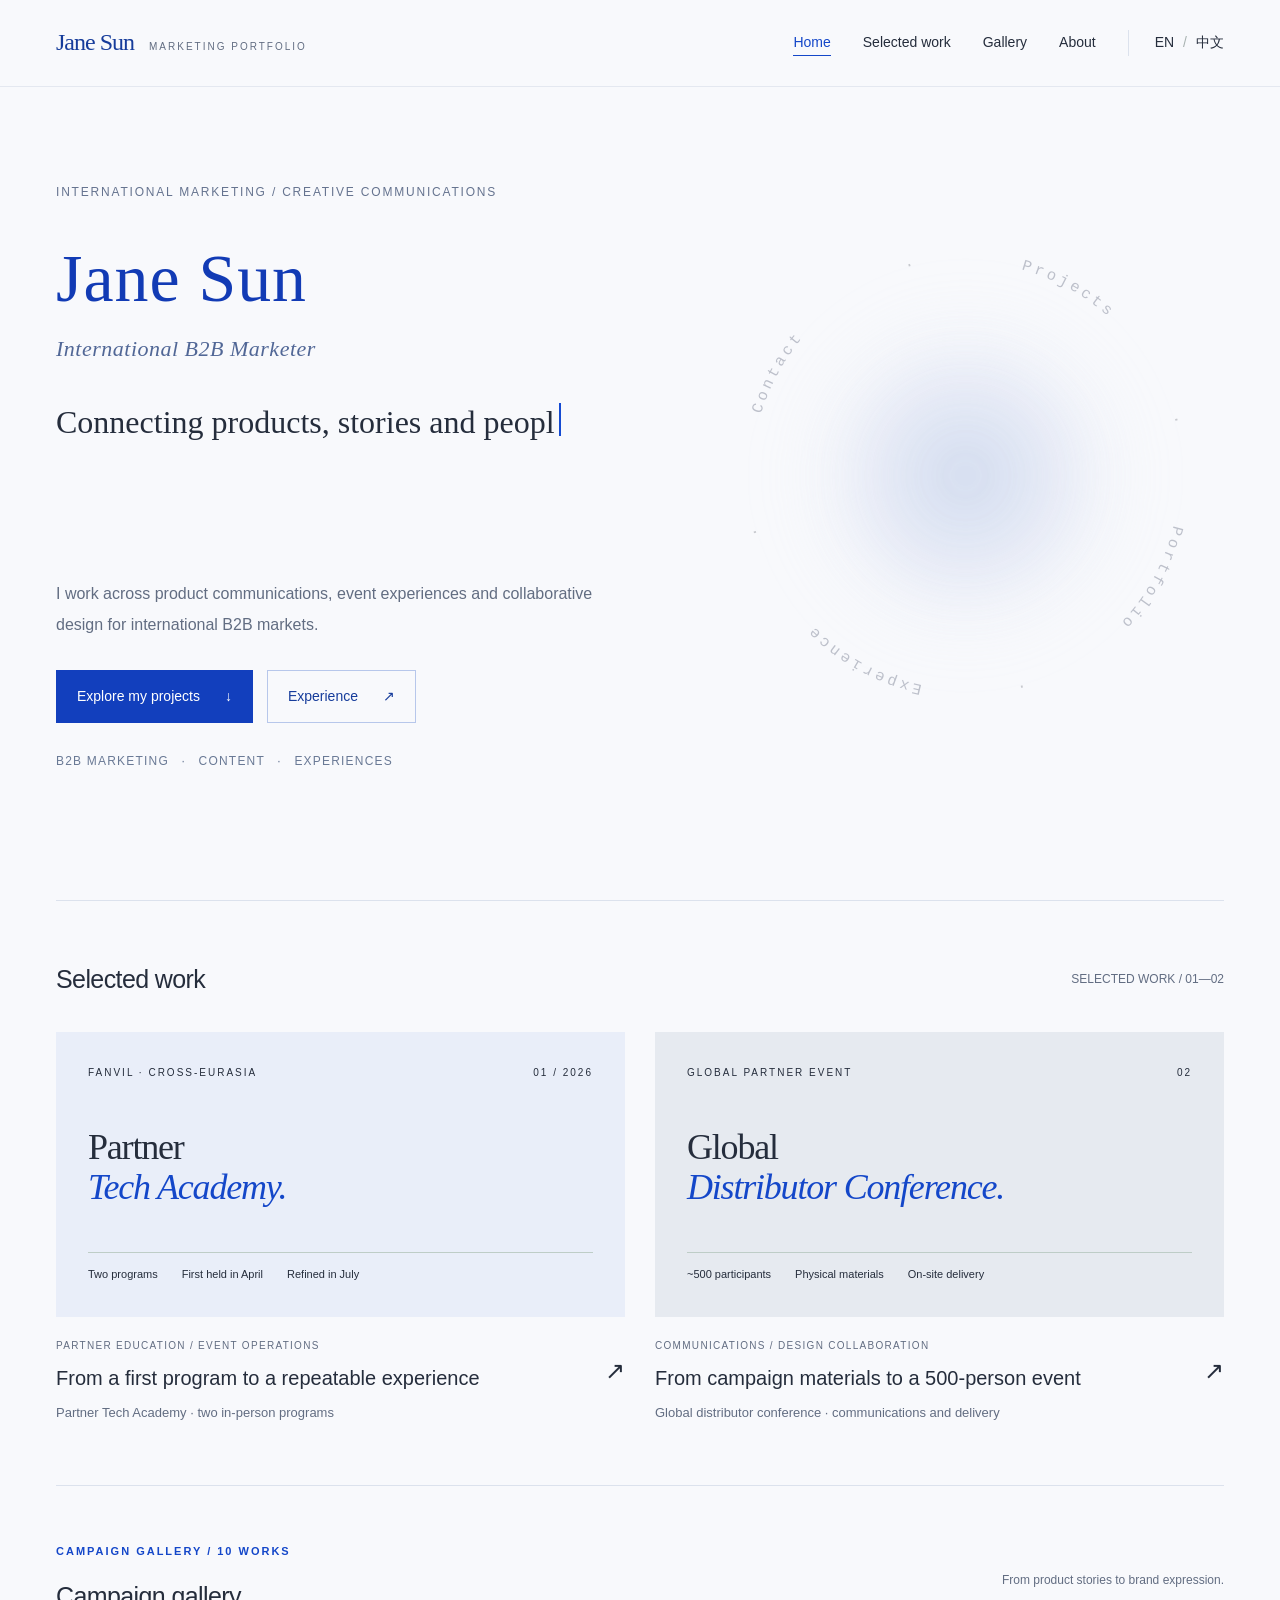
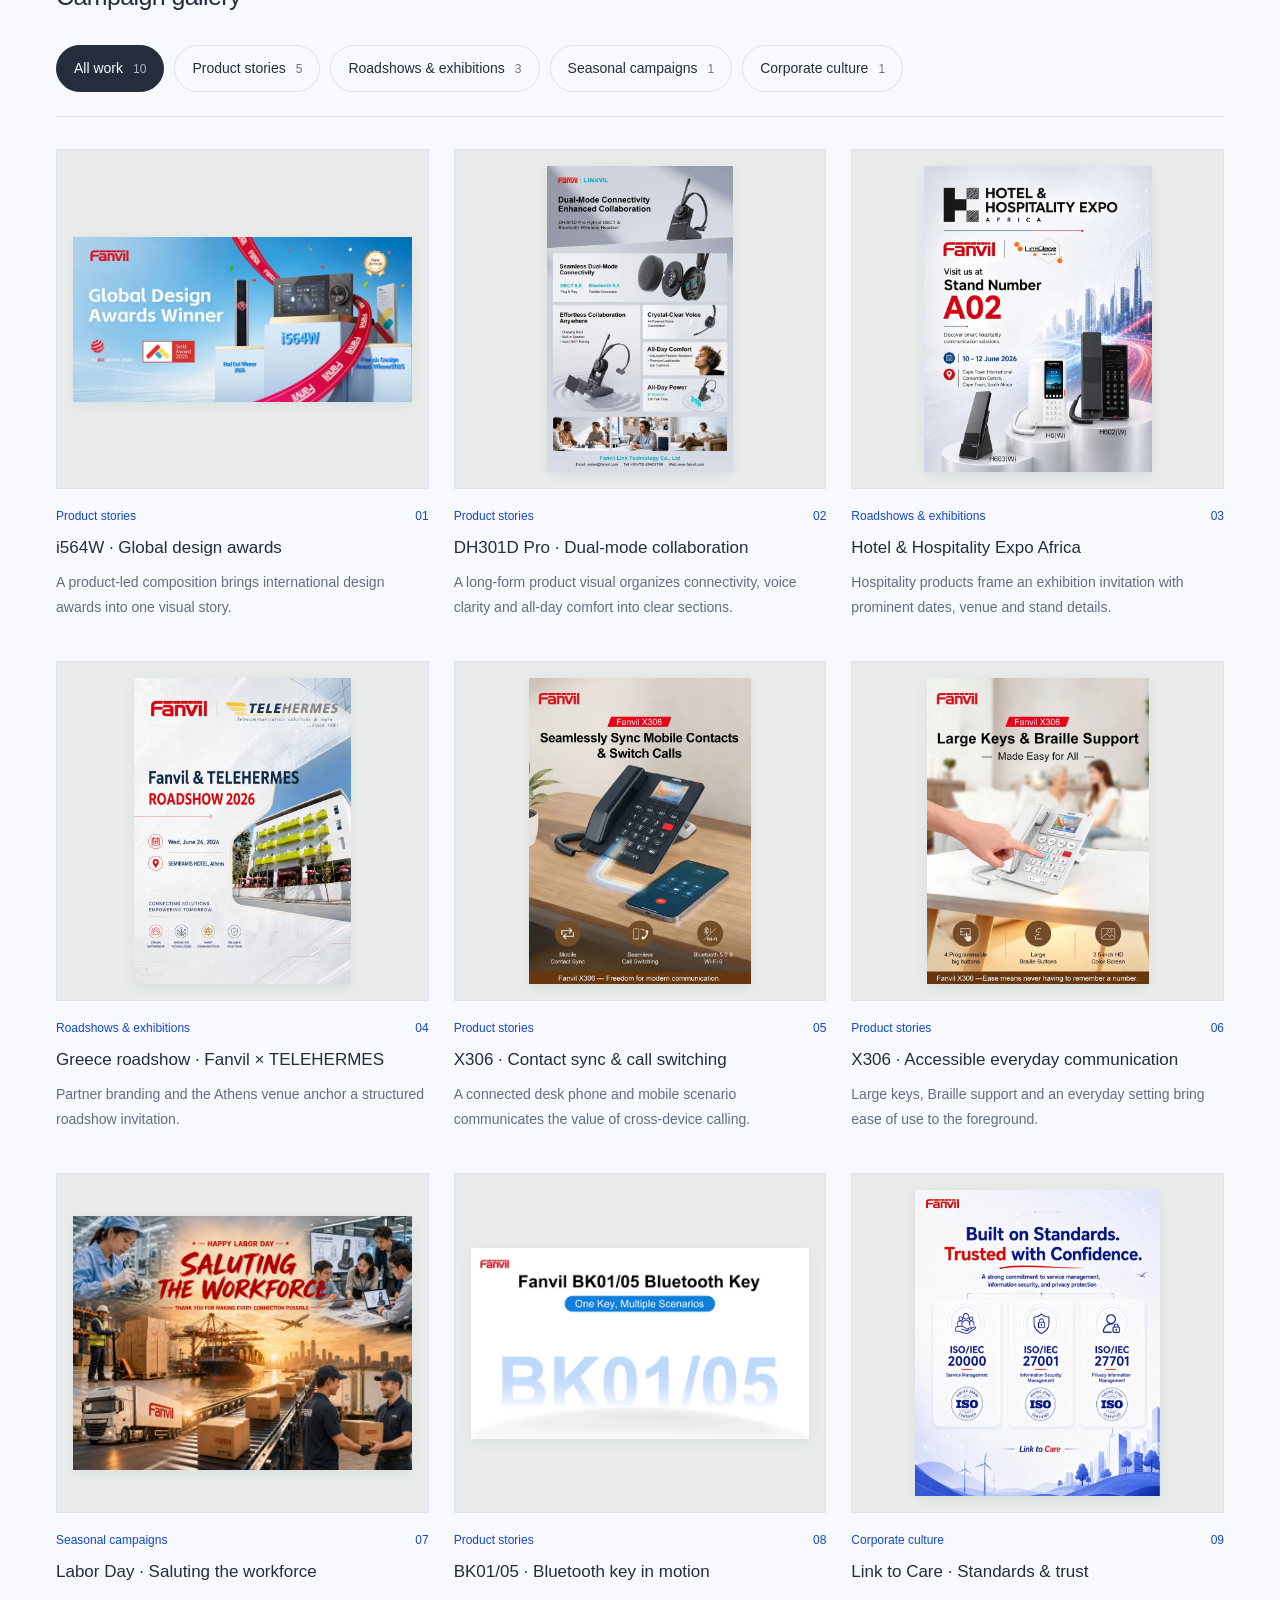
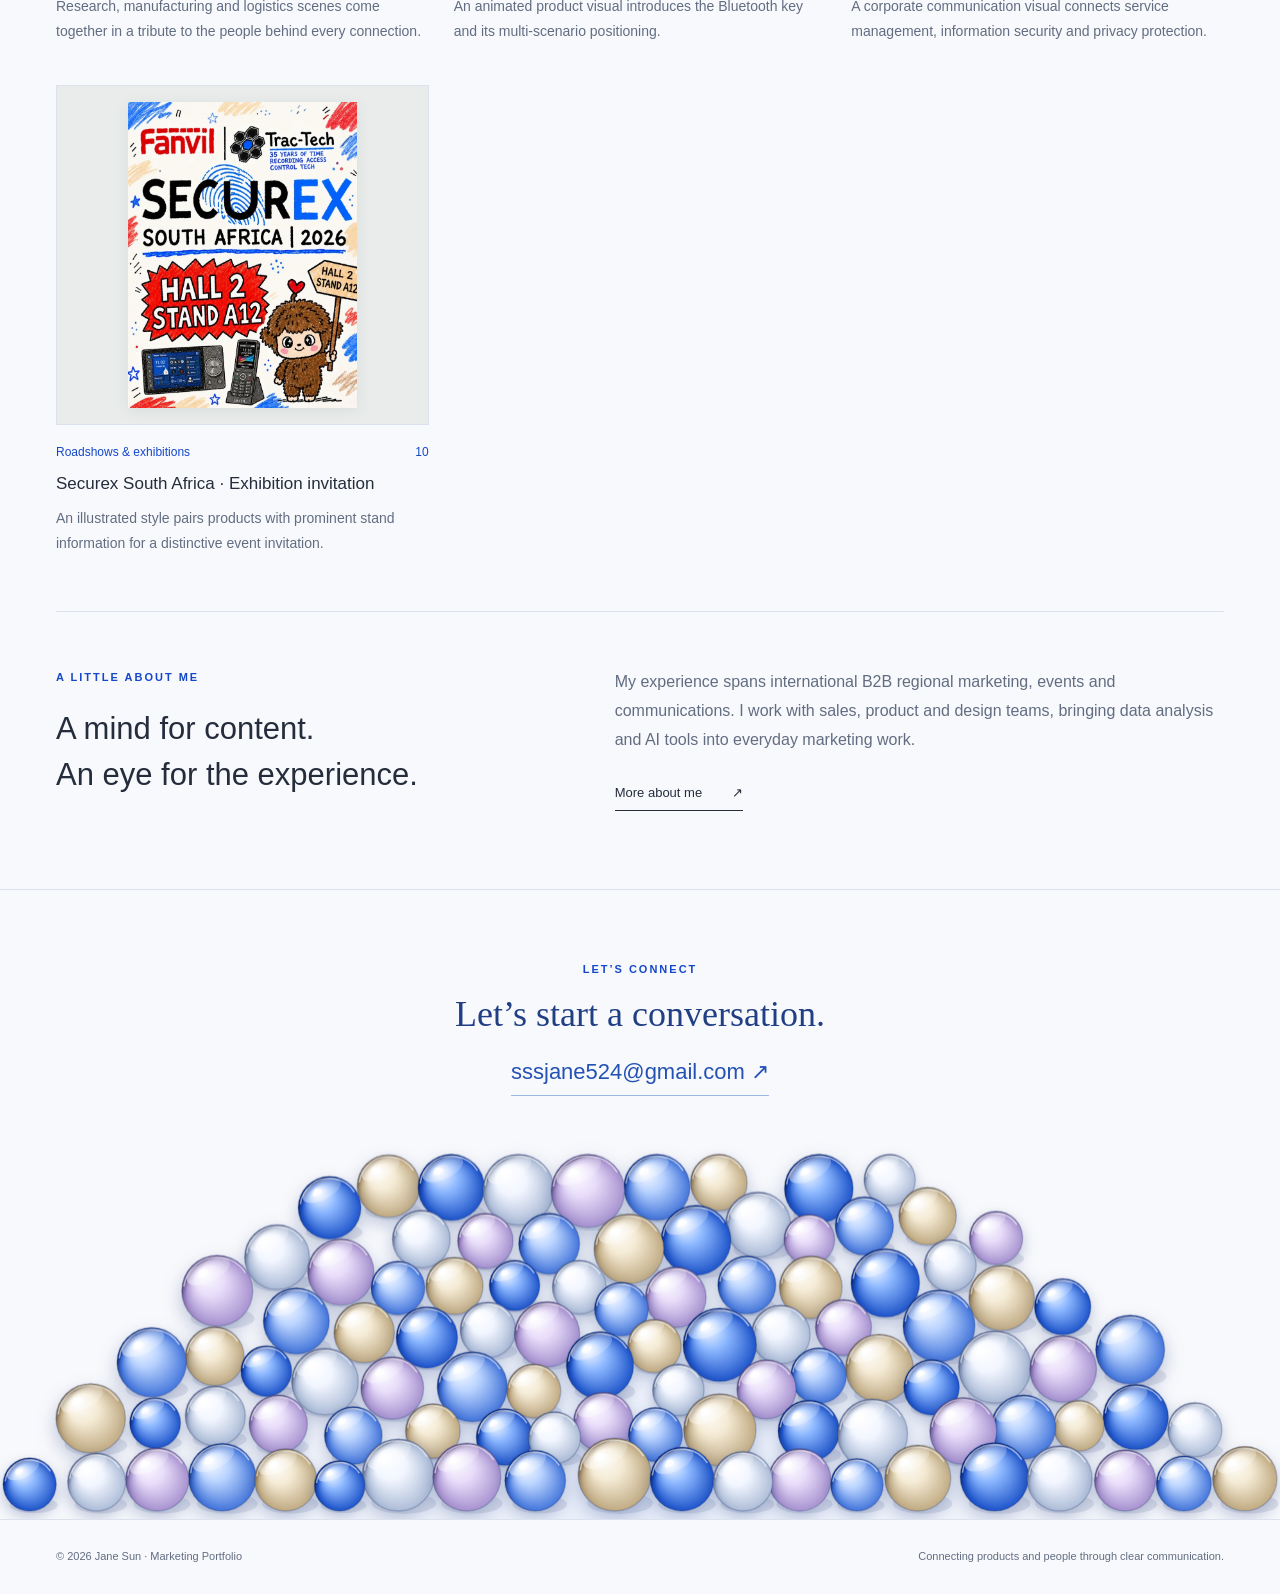
==== commit ea55d561: "Add fluid cursor trail and rotating home navigation" ====
--- a/en/index.html
+++ b/en/index.html
@@ -1,4 +1,12 @@
-<!doctype html><html lang="en"><head><meta charset="utf-8"><meta name="viewport" content="width=device-width,initial-scale=1"><title>Marketing Portfolio · Jane Sun</title><meta name="description" content="Jane Sun’s portfolio: international B2B marketing, events and communications."><link rel="alternate" hreflang="zh-CN" href="../zh/"><link rel="alternate" hreflang="en" href="../en/"><link rel="icon" href="data:image/svg+xml,%3Csvg xmlns='http://www.w3.org/2000/svg' viewBox='0 0 40 40'%3E%3Crect width='40' height='40' rx='6' fill='%23526f88'/%3E%3Ctext x='20' y='28' text-anchor='middle' font-family='Georgia' font-size='27' fill='%23f7f7f2'%3EJ%3C/text%3E%3C/svg%3E"><link rel="stylesheet" href="../assets/style.css"><link rel="stylesheet" href="../assets/gallery.css"><link rel="stylesheet" href="../assets/intro.css"><link rel="stylesheet" href="../assets/effects.css"><script src="../assets/intro.js" defer></script><script src="../assets/site.js" defer></script><script src="../assets/effects.js" defer></script></head><body><a class="skip" href="#main">Skip to content</a><header class="header"><div class="wrap nav"><a class="brand" href="../en/">Jane Sun<small>MARKETING PORTFOLIO</small></a><nav class="nav-links" aria-label="Main navigation"><a href="../en/" aria-current="page">Home</a><a href="../en/#projects">Selected work</a><a href="../en/#posters">Gallery</a><a href="../en/about/" >About</a><div class="language"><b>EN</b><span>/</span><a class="language-switch" href="../zh/" lang="zh" aria-label="切换至中文">中文</a></div></nav></div></header><main class="wrap" id="main"><section class="intro-scene intro-home" aria-label="Introduction"><div class="intro-copy"><p class="intro-kicker">INTERNATIONAL MARKETING / CREATIVE COMMUNICATIONS</p><h1>Jane Sun<span>International B2B Marketer</span></h1><div class="type-intro"><span class="sr-only">Connecting products, stories and people. Turning marketing ideas into meaningful experiences.</span><span class="typed-copy" aria-hidden="true" data-text="Connecting products, stories and people. Turning marketing ideas into meaningful experiences.">Connecting products, stories and people. Turning marketing ideas into meaningful experiences.</span><span class="type-caret" aria-hidden="true"></span></div><p class="intro-detail">I work across product communications, event experiences and collaborative design for international B2B markets.</p><div class="intro-cta"><a class="intro-primary" href="../en/#projects">Explore my projects <span aria-hidden="true">↓</span></a><a href="../en/about/#career">Experience <span aria-hidden="true">↗</span></a></div><p class="intro-footnote">B2B MARKETING <span>·</span> CONTENT <span>·</span> EXPERIENCES</p></div><div class="orb-scene"><div class="orb-drift"><div class="orb-aura" aria-hidden="true"></div><div class="orb-core" aria-hidden="true"><i></i><b></b></div><div class="orb-rotation" aria-hidden="true"><span class="orb-rotation-inner"></span><span class="orb-rotation-glint"></span></div><div class="orb-path" aria-hidden="true"></div><nav class="orb-nav" aria-label="Explore the portfolio"><a class="orb-link orb-north" href="../en/#projects"><span class="orb-index">01</span>Projects<span class="orb-dot" aria-hidden="true"></span></a><a class="orb-link orb-east" href="../en/#posters"><span class="orb-index">02</span>Portfolio<span class="orb-dot" aria-hidden="true"></span></a><a class="orb-link orb-south" href="../en/about/#career"><span class="orb-index">03</span>Experience<span class="orb-dot" aria-hidden="true"></span></a><a class="orb-link orb-west" href="#contact"><span class="orb-index">04</span>Contact<span class="orb-dot" aria-hidden="true"></span></a></nav><span class="orb-signature" aria-hidden="true">PRODUCTS · PEOPLE · POSSIBILITIES</span></div></div></section><section class="section" id="projects"><div class="section-heading"><h2>Selected work</h2><p>SELECTED WORK / 01—02</p></div><div class="project-grid"><a class="project" href="../en/academy/"><div class="project-cover"><div class="cover-top"><span>FANVIL · CROSS-EURASIA</span><span>01 / 2026</span></div><div class="cover-title">Partner<br><i>Tech Academy.</i></div><div class="cover-bottom"><span>Two programs</span><span>First held in April</span><span>Refined in July</span></div></div><div class="project-info"><div class="type">PARTNER EDUCATION / EVENT OPERATIONS</div><span class="arrow" aria-hidden="true">↗</span><h3>From a first program to a repeatable experience</h3><p>Partner Tech Academy · two in-person programs</p></div></a><a class="project" href="../en/conference/"><div class="project-cover"><div class="cover-top"><span>GLOBAL PARTNER EVENT</span><span>02</span></div><div class="cover-title">Global<br><i>Distributor Conference.</i></div><div class="cover-bottom"><span>~500 participants</span><span>Physical materials</span><span>On-site delivery</span></div></div><div class="project-info"><div class="type">COMMUNICATIONS / DESIGN COLLABORATION</div><span class="arrow" aria-hidden="true">↗</span><h3>From campaign materials to a 500-person event</h3><p>Global distributor conference · communications and delivery</p></div></a></div></section><section class="section poster-section" id="posters" aria-labelledby="posters-heading">
+<!doctype html><html lang="en"><head><meta charset="utf-8"><meta name="viewport" content="width=device-width,initial-scale=1"><title>Marketing Portfolio · Jane Sun</title><meta name="description" content="Jane Sun’s portfolio: international B2B marketing, events and communications."><link rel="alternate" hreflang="zh-CN" href="../zh/"><link rel="alternate" hreflang="en" href="../en/"><link rel="icon" href="data:image/svg+xml,%3Csvg xmlns='http://www.w3.org/2000/svg' viewBox='0 0 40 40'%3E%3Crect width='40' height='40' rx='6' fill='%23526f88'/%3E%3Ctext x='20' y='28' text-anchor='middle' font-family='Georgia' font-size='27' fill='%23f7f7f2'%3EJ%3C/text%3E%3C/svg%3E"><link rel="stylesheet" href="../assets/style.css"><link rel="stylesheet" href="../assets/gallery.css"><link rel="stylesheet" href="../assets/intro.css"><link rel="stylesheet" href="../assets/effects.css?v=20260925-fluid"><script src="../assets/intro.js?v=20260925-fluid" defer></script><script src="../assets/site.js" defer></script><script src="../assets/cursor-fluid.js?v=20260925-fluid" defer></script><script src="../assets/effects.js?v=20260925-fluid" defer></script></head><body><a class="skip" href="#main">Skip to content</a><header class="header"><div class="wrap nav"><a class="brand" href="../en/">Jane Sun<small>MARKETING PORTFOLIO</small></a><nav class="nav-links" aria-label="Main navigation"><a href="../en/" aria-current="page">Home</a><a href="../en/#projects">Selected work</a><a href="../en/#posters">Gallery</a><a href="../en/about/" >About</a><div class="language"><b>EN</b><span>/</span><a class="language-switch" href="../zh/" lang="zh" aria-label="切换至中文">中文</a></div></nav></div></header><main class="wrap" id="main"><section class="intro-scene intro-home" aria-label="Introduction"><div class="intro-copy"><p class="intro-kicker">INTERNATIONAL MARKETING / CREATIVE COMMUNICATIONS</p><h1>Jane Sun<span>International B2B Marketer</span></h1><div class="type-intro"><span class="sr-only">Connecting products, stories and people. Turning marketing ideas into meaningful experiences.</span><span class="typed-copy" aria-hidden="true" data-text="Connecting products, stories and people. Turning marketing ideas into meaningful experiences.">Connecting products, stories and people. Turning marketing ideas into meaningful experiences.</span><span class="type-caret" aria-hidden="true"></span></div><p class="intro-detail">I work across product communications, event experiences and collaborative design for international B2B markets.</p><div class="intro-cta"><a class="intro-primary" href="../en/#projects">Explore my projects <span aria-hidden="true">↓</span></a><a href="../en/about/#career">Experience <span aria-hidden="true">↗</span></a></div><p class="intro-footnote">B2B MARKETING <span>·</span> CONTENT <span>·</span> EXPERIENCES</p></div><div class="orb-scene orbit-scene"><div class="orb-drift">
+    <div class="orb-aura" aria-hidden="true"></div><div class="orb-core" aria-hidden="true"></div>
+    <nav class="orbit-navigation" aria-label="Explore the portfolio">
+      <svg class="orbit-type" viewBox="0 0 600 600" xmlns="http://www.w3.org/2000/svg">
+        <defs><path id="home-orbit-path" d="M300 52 A248 248 0 1 1 300 548 A248 248 0 1 1 300 52"/></defs>
+        <a href="../en/#projects" aria-label="Projects" data-orbit-label="Projects"><text><textPath href="#home-orbit-path" startOffset="8%" text-anchor="middle">Projects</textPath></text></a><text class="orbit-separator" aria-hidden="true"><textPath href="#home-orbit-path" startOffset="20.5%">·</textPath></text><a href="../en/#posters" aria-label="Portfolio" data-orbit-label="Portfolio"><text><textPath href="#home-orbit-path" startOffset="33%" text-anchor="middle">Portfolio</textPath></text></a><text class="orbit-separator" aria-hidden="true"><textPath href="#home-orbit-path" startOffset="45.5%">·</textPath></text><a href="../en/about/#career" aria-label="Experience" data-orbit-label="Experience"><text><textPath href="#home-orbit-path" startOffset="58%" text-anchor="middle">Experience</textPath></text></a><text class="orbit-separator" aria-hidden="true"><textPath href="#home-orbit-path" startOffset="70.5%">·</textPath></text><a href="#contact" aria-label="Contact" data-orbit-label="Contact"><text><textPath href="#home-orbit-path" startOffset="83%" text-anchor="middle">Contact</textPath></text></a><text class="orbit-separator" aria-hidden="true"><textPath href="#home-orbit-path" startOffset="95.5%">·</textPath></text>
+      </svg>
+    </nav><span class="orbit-selection" aria-hidden="true"></span>
+  </div></div></section><section class="section" id="projects"><div class="section-heading"><h2>Selected work</h2><p>SELECTED WORK / 01—02</p></div><div class="project-grid"><a class="project" href="../en/academy/"><div class="project-cover"><div class="cover-top"><span>FANVIL · CROSS-EURASIA</span><span>01 / 2026</span></div><div class="cover-title">Partner<br><i>Tech Academy.</i></div><div class="cover-bottom"><span>Two programs</span><span>First held in April</span><span>Refined in July</span></div></div><div class="project-info"><div class="type">PARTNER EDUCATION / EVENT OPERATIONS</div><span class="arrow" aria-hidden="true">↗</span><h3>From a first program to a repeatable experience</h3><p>Partner Tech Academy · two in-person programs</p></div></a><a class="project" href="../en/conference/"><div class="project-cover"><div class="cover-top"><span>GLOBAL PARTNER EVENT</span><span>02</span></div><div class="cover-title">Global<br><i>Distributor Conference.</i></div><div class="cover-bottom"><span>~500 participants</span><span>Physical materials</span><span>On-site delivery</span></div></div><div class="project-info"><div class="type">COMMUNICATIONS / DESIGN COLLABORATION</div><span class="arrow" aria-hidden="true">↗</span><h3>From campaign materials to a 500-person event</h3><p>Global distributor conference · communications and delivery</p></div></a></div></section><section class="section poster-section" id="posters" aria-labelledby="posters-heading">
  <div class="section-heading"><div><div class="eyebrow">CAMPAIGN GALLERY / 10 WORKS</div><h2 id="posters-heading">Campaign gallery</h2></div><p>From product stories to brand expression.</p></div>
  <div class="poster-filters" role="group" aria-label="Filter by work category" hidden>
  <button type="button" data-category="all" aria-pressed="true">All work<span>10</span></button>
--- a/assets/effects.css
+++ b/assets/effects.css
@@ -1,17 +1,33 @@
-/* Decorative motion is separate from content and never receives pointer events. */
-.cursor-light{position:fixed;inset:0;width:100%;height:100%;z-index:30;pointer-events:none;mix-blend-mode:multiply}
-.intro-home .orb-rotation{position:absolute;inset:9%;border-radius:50%;pointer-events:none;animation:orbit-turn 28s linear infinite}
-.intro-home .orb-rotation::before,.intro-home .orb-rotation-inner::before{content:"";position:absolute;inset:0;border-radius:50%;background:conic-gradient(from 18deg,transparent 0 10%,#7fa9eb99 15%,#d5e4fa55 25%,transparent 31% 49%,#5f8edf8c 57%,transparent 65% 82%,#9ec2f19e 90%,transparent 100%);-webkit-mask:radial-gradient(farthest-side,transparent calc(100% - 3px),#000 calc(100% - 2px));mask:radial-gradient(farthest-side,transparent calc(100% - 3px),#000 calc(100% - 2px));filter:drop-shadow(0 0 6px #8db6ed8c)}
-.intro-home .orb-rotation-inner{position:absolute;inset:13%;border-radius:50%;animation:orbit-turn 19s linear infinite reverse}
-.intro-home .orb-rotation-inner::before{background:conic-gradient(from 90deg,transparent 0 17%,#9ec3eea6 27%,transparent 37% 58%,#7da9e99c 72%,transparent 83% 100%);-webkit-mask:radial-gradient(farthest-side,transparent calc(100% - 2px),#000 calc(100% - 1px));mask:radial-gradient(farthest-side,transparent calc(100% - 2px),#000 calc(100% - 1px))}
-.intro-home .orb-rotation-glint{position:absolute;top:5.6%;left:72%;width:9px;height:9px;border-radius:50%;background:#d9eeff;box-shadow:0 0 10px 3px #a3c8f5,0 0 24px 8px #b7d5fa8c}
-@keyframes orbit-turn{to{transform:rotate(360deg)}}
-.contact-playground{position:relative;display:block;min-height:540px;margin-top:16px;overflow:hidden;isolation:isolate;text-align:center;padding:60px 25px 0}
-.contact-playground::before{content:"";position:absolute;inset:auto 5% 0;height:65%;background:radial-gradient(ellipse at 50% 100%,#ceddfa59,transparent 64%);pointer-events:none}
-.contact-content{position:relative;z-index:2;display:flex;align-items:center;flex-direction:column;gap:7px}
-.contact-content h2{margin:4px 0 7px;color:#203f84;font-family:Georgia,'Songti SC','SimSun',serif;font-size:clamp(24px,3vw,36px);line-height:1.3}
-.contact-content>a{display:inline-block;color:#2452b4;border-bottom:1px solid #9bb7e4;padding-bottom:4px;font-size:clamp(16px,1.8vw,22px);overflow-wrap:anywhere}
-.contact-content>a:hover{color:#0e3bb0}
-.contact-balls{position:absolute;inset:0;width:100%;height:100%;z-index:1;pointer-events:none}
-@media(max-width:540px){.contact-playground{min-height:450px;padding:46px 8px 0}.contact-content h2{font-size:25px}.intro-home .orb-rotation-glint{width:6px;height:6px}}
-@media(prefers-reduced-motion:reduce){.intro-home .orb-rotation,.intro-home .orb-rotation-inner{animation:none!important}.cursor-light{display:none!important}}
+/* Decorative motion is separate from content and never receives pointer events. */
+.cursor-light{position:fixed;inset:0;width:100%;height:100%;z-index:30;pointer-events:none;mix-blend-mode:multiply}
+/* A diffuse centre and a rotating typographic orbit, without visible rails. */
+.intro-home .orb-scene{max-width:610px}
+.intro-home .orb-drift{animation:orbit-drift 15s ease-in-out infinite}
+.intro-home .orb-aura{inset:13%;background:radial-gradient(circle,#b9c8e838 0%,#d3dbed1c 43%,transparent 71%);filter:blur(24px);animation:orbit-haze 9s ease-in-out infinite}
+.intro-home .orb-core{inset:24%;border-radius:50%;background:radial-gradient(circle,#8fa6d755 0%,#a9bae444 33%,#c3cdeb29 60%,transparent 77%);box-shadow:none;filter:blur(22px);animation:orbit-haze 9s ease-in-out infinite}
+.orbit-navigation,.orbit-type{position:absolute;inset:0;width:100%;height:100%;overflow:visible}
+.orbit-type{animation:orbit-text-turn 85s linear infinite;transform-origin:50% 50%}
+.orbit-type text{font:18px 'Courier New',monospace;letter-spacing:4px;fill:#969baa;transition:fill .25s,opacity .25s}
+.orbit-type a{opacity:.6;transition:opacity .25s;cursor:pointer}
+.orbit-type a:hover,.orbit-type a:focus-visible{opacity:1;outline:none}
+.orbit-type a:hover text,.orbit-type a:focus-visible text{fill:#1949c8}
+.orbit-type a:focus-visible text{paint-order:stroke;stroke:#bdccf5;stroke-width:6px;stroke-linejoin:round}
+.orbit-type .orbit-separator{fill:#a7aab1;opacity:.6;pointer-events:none}
+.orbit-navigation:focus-within .orbit-type{animation-play-state:paused}
+.orbit-selection{position:absolute;inset:42% 15%;display:grid;place-items:center;text-align:center;font:italic 27px Georgia,'Songti SC','SimSun',serif;color:#1645bd;pointer-events:none;opacity:0;transition:opacity .25s}
+.orbit-selection.is-active{opacity:1}
+@keyframes orbit-text-turn{from{transform:rotate(-25deg)}to{transform:rotate(335deg)}}
+@keyframes orbit-haze{0%,100%{scale:.95;opacity:.7}50%{scale:1.08;opacity:1}}
+@keyframes orbit-drift{0%,100%{translate:0 6px}50%{translate:0 -9px}}
+@media(max-width:540px){.orbit-type text{font-size:24px;letter-spacing:4px}.orbit-selection{font-size:23px}.intro-home .orb-core{filter:blur(15px)}}
+@media(prefers-reduced-motion:reduce){.orbit-type{animation:none}.intro-home .orb-drift,.intro-home .orb-aura,.intro-home .orb-core{animation:none!important}}
+.contact-playground{position:relative;left:50%;display:block;width:100vw;max-width:none;min-height:630px;margin-top:16px;margin-left:-50vw;overflow:hidden;isolation:isolate;text-align:center;padding:70px 25px 0}
+.contact-playground::before{content:"";position:absolute;inset:auto 5% 0;height:65%;background:radial-gradient(ellipse at 50% 100%,#ceddfa59,transparent 64%);pointer-events:none}
+.contact-content{position:relative;z-index:2;display:flex;align-items:center;flex-direction:column;gap:7px}
+.contact-content h2{margin:4px 0 7px;color:#203f84;font-family:Georgia,'Songti SC','SimSun',serif;font-size:clamp(24px,3vw,36px);line-height:1.3}
+.contact-content>a{display:inline-block;color:#2452b4;border-bottom:1px solid #9bb7e4;padding-bottom:4px;font-size:clamp(16px,1.8vw,22px);overflow-wrap:anywhere}
+.contact-content>a:hover{color:#0e3bb0}
+.contact-balls{position:absolute;inset:0;width:100%;height:100%;z-index:1;pointer-events:none}
+@media(max-width:540px){.contact-playground{min-height:520px;padding:46px 8px 0}.contact-content h2{font-size:25px}}
+body{overflow-x:clip}
+@media(prefers-reduced-motion:reduce){.cursor-light{display:none!important}}
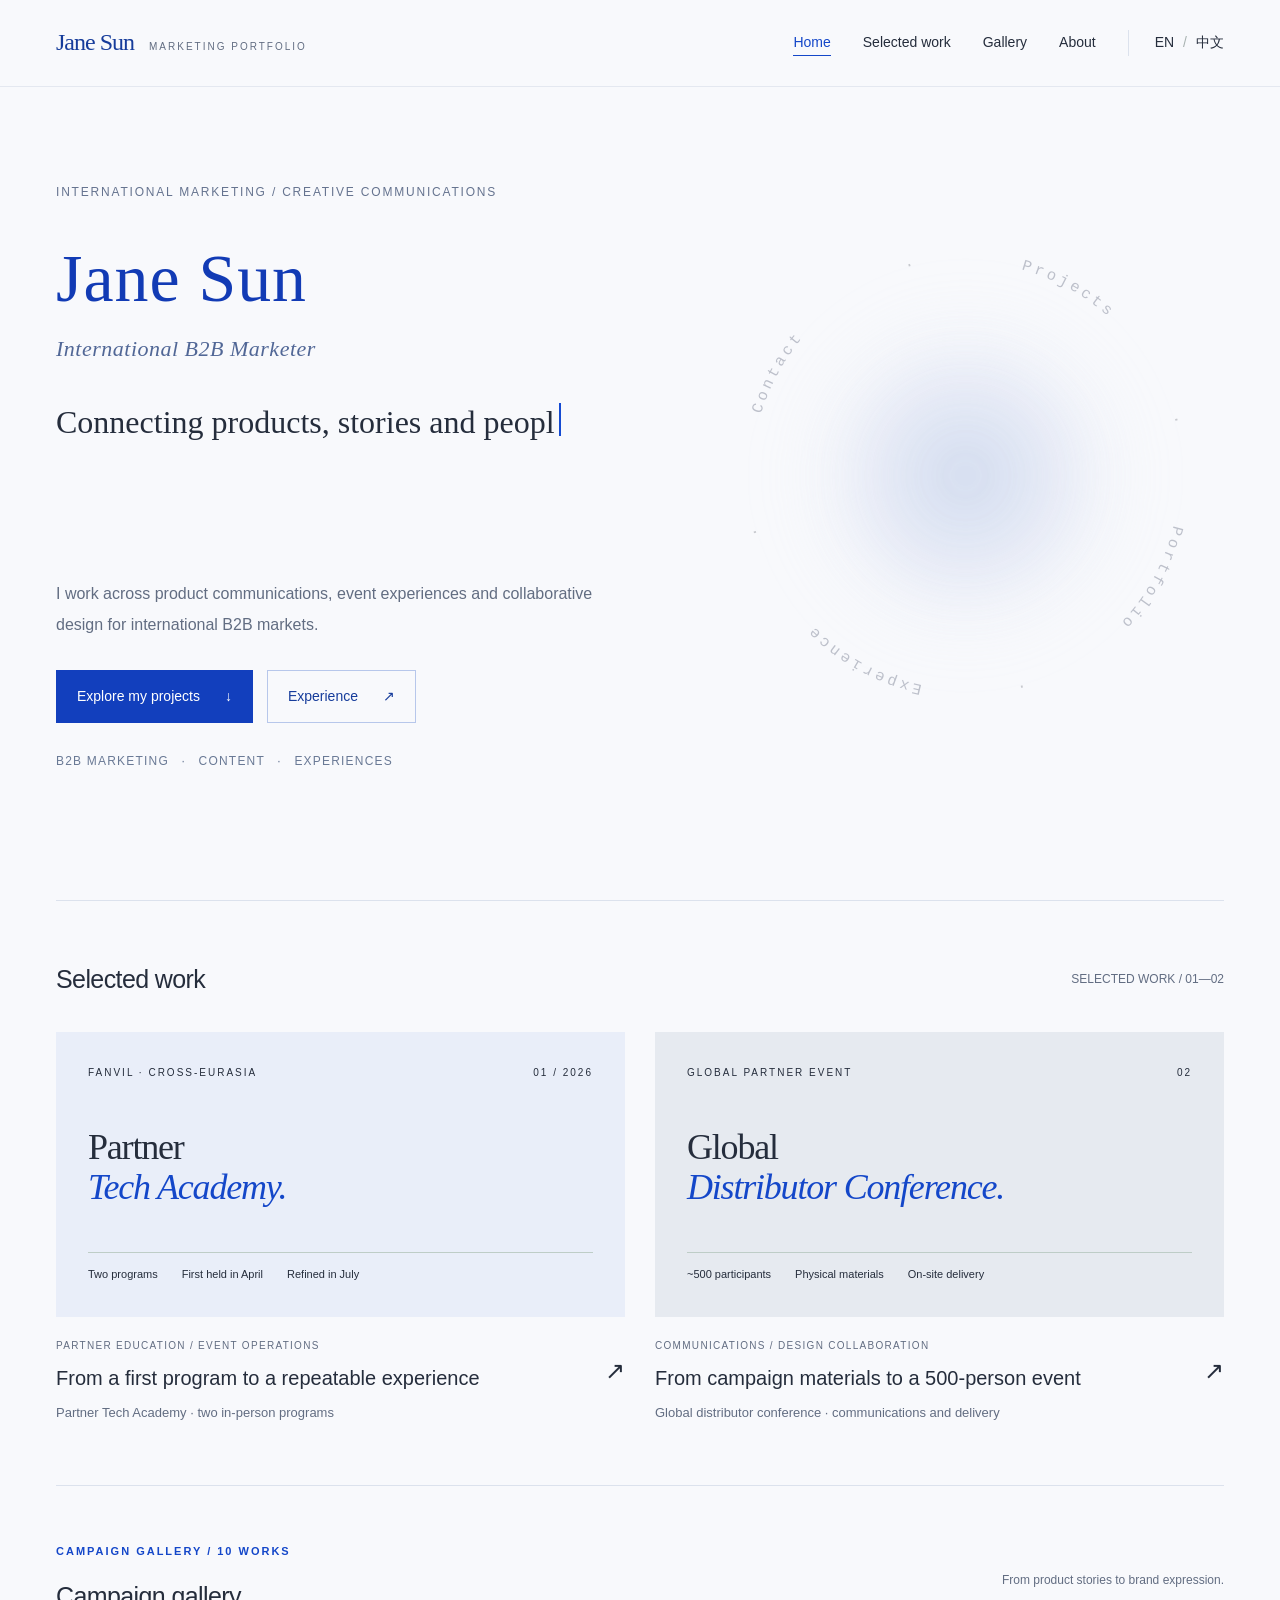
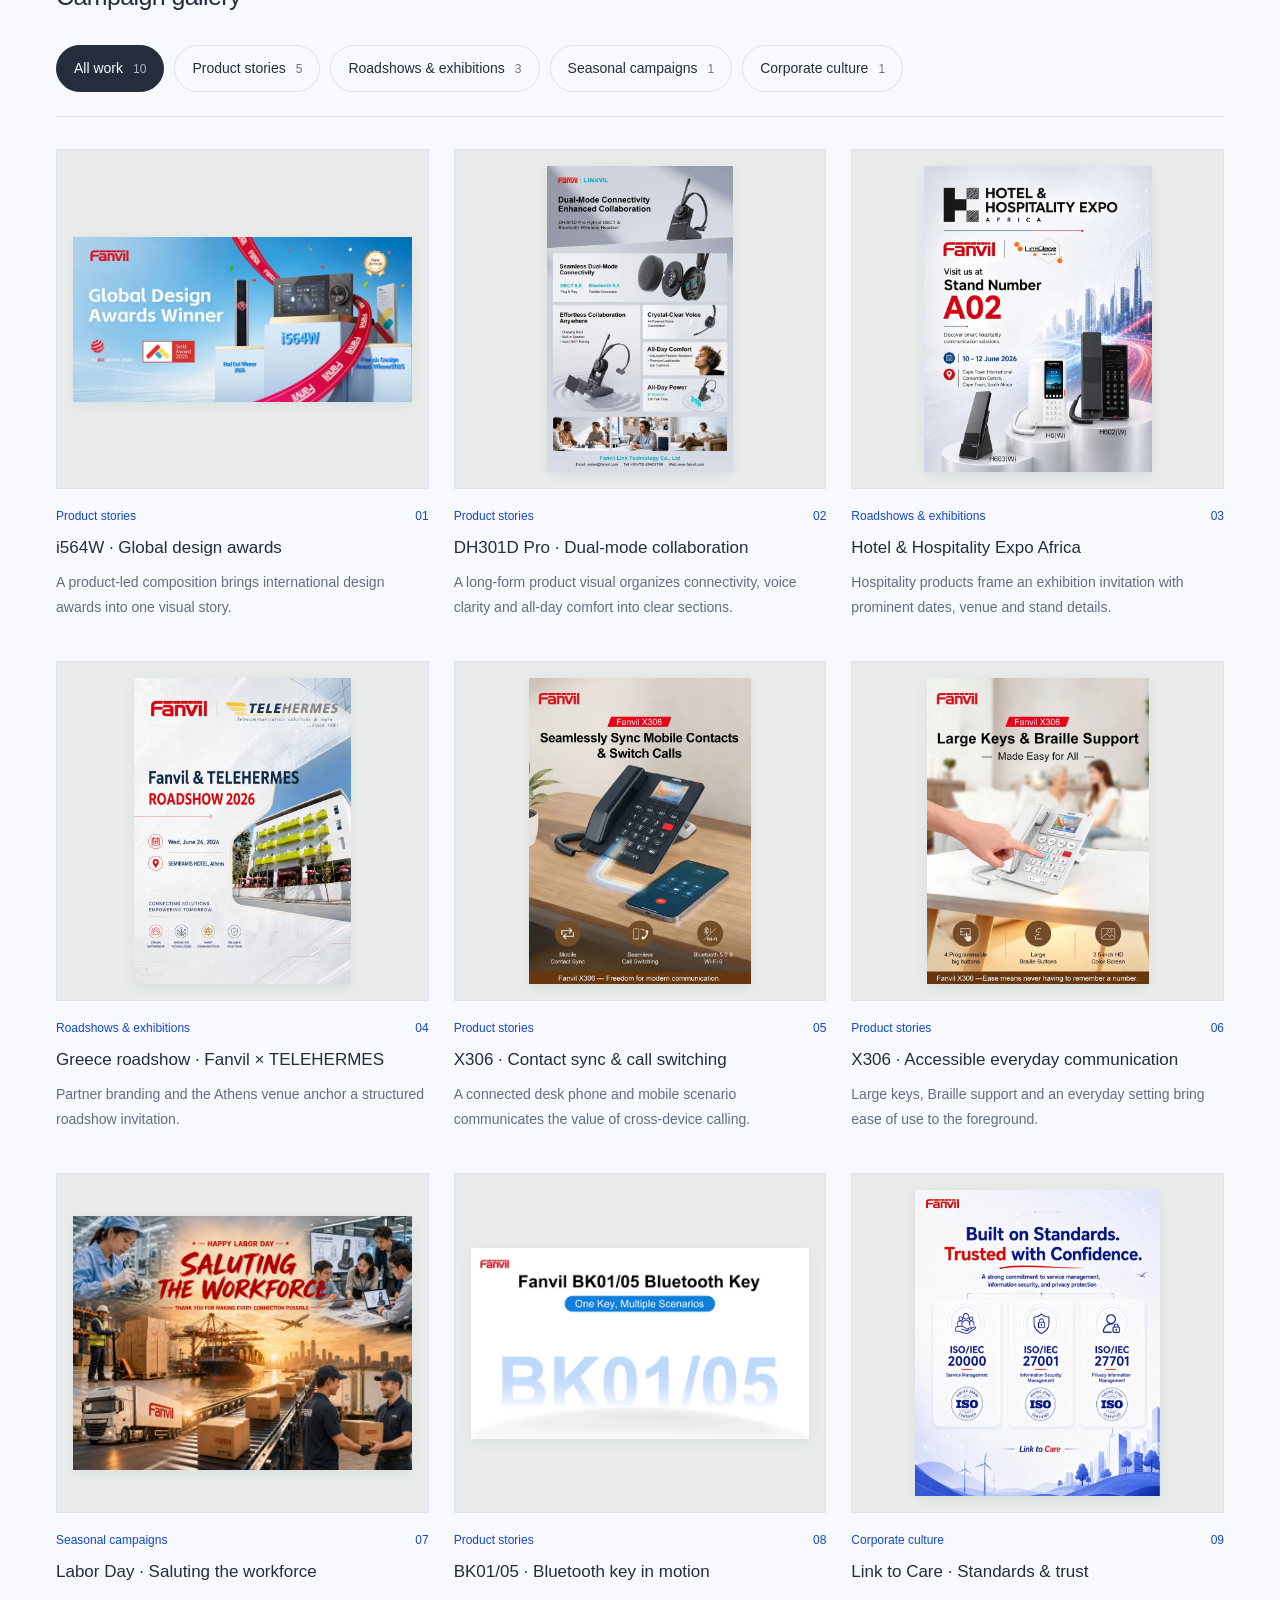
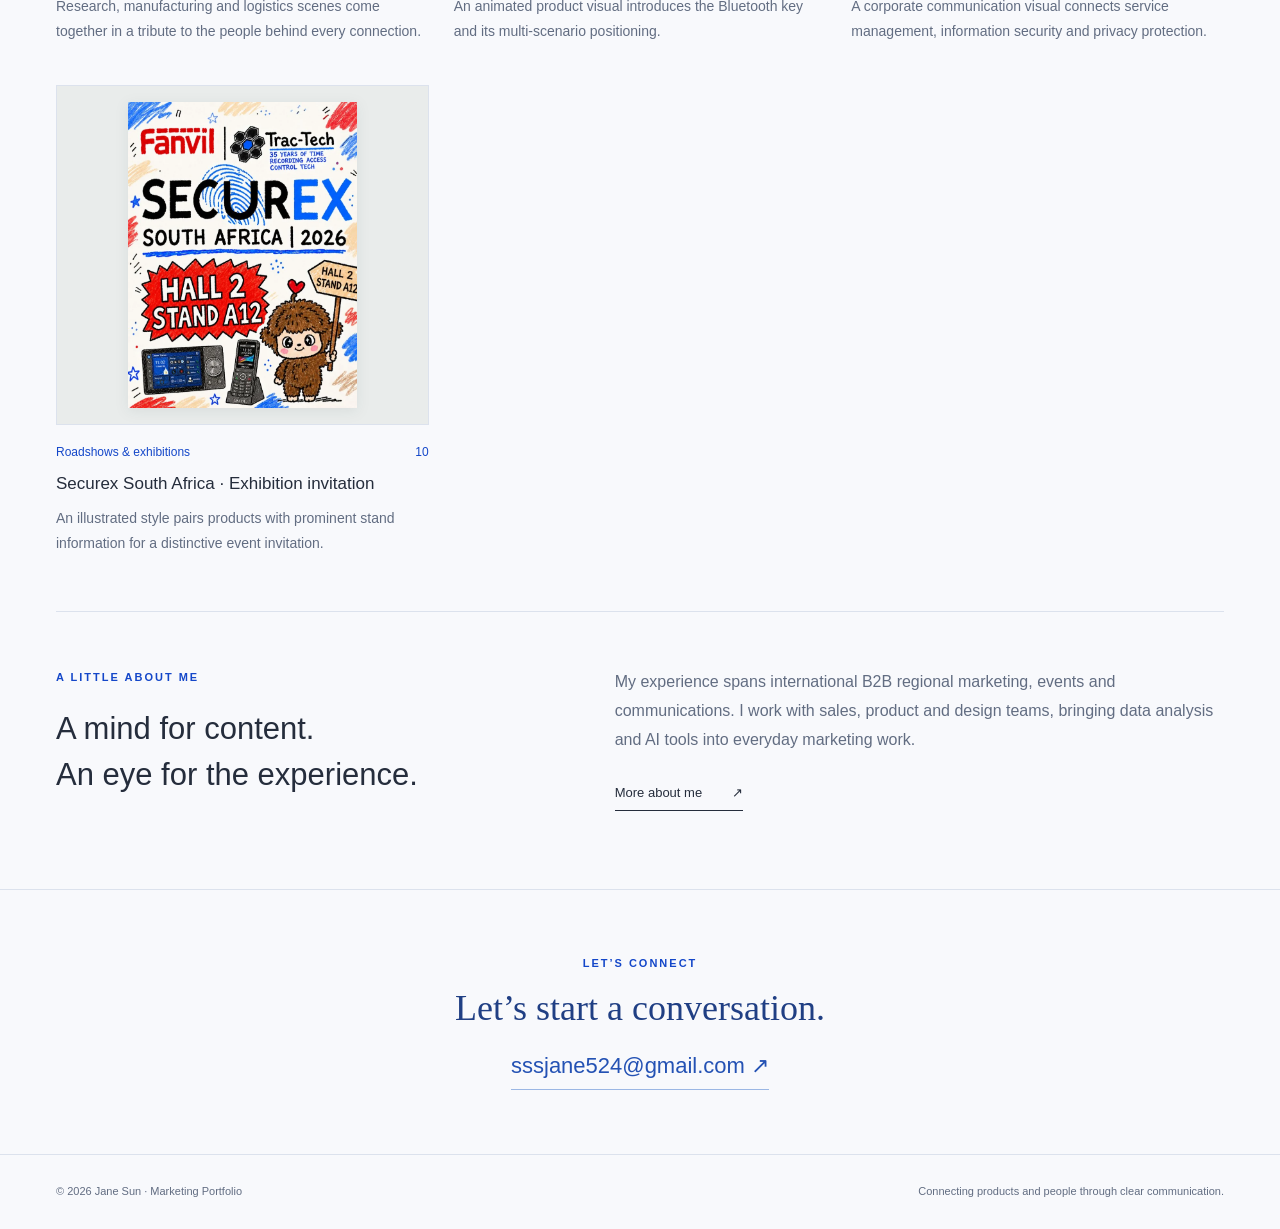
==== commit 7a188258: "Simplify cursor trail and remove contact balls" ====
--- a/en/index.html
+++ b/en/index.html
@@ -1,4 +1,4 @@
-<!doctype html><html lang="en"><head><meta charset="utf-8"><meta name="viewport" content="width=device-width,initial-scale=1"><title>Marketing Portfolio · Jane Sun</title><meta name="description" content="Jane Sun’s portfolio: international B2B marketing, events and communications."><link rel="alternate" hreflang="zh-CN" href="../zh/"><link rel="alternate" hreflang="en" href="../en/"><link rel="icon" href="data:image/svg+xml,%3Csvg xmlns='http://www.w3.org/2000/svg' viewBox='0 0 40 40'%3E%3Crect width='40' height='40' rx='6' fill='%23526f88'/%3E%3Ctext x='20' y='28' text-anchor='middle' font-family='Georgia' font-size='27' fill='%23f7f7f2'%3EJ%3C/text%3E%3C/svg%3E"><link rel="stylesheet" href="../assets/style.css"><link rel="stylesheet" href="../assets/gallery.css"><link rel="stylesheet" href="../assets/intro.css"><link rel="stylesheet" href="../assets/effects.css?v=20260925-fluid"><script src="../assets/intro.js?v=20260925-fluid" defer></script><script src="../assets/site.js" defer></script><script src="../assets/cursor-fluid.js?v=20260925-fluid" defer></script><script src="../assets/effects.js?v=20260925-fluid" defer></script></head><body><a class="skip" href="#main">Skip to content</a><header class="header"><div class="wrap nav"><a class="brand" href="../en/">Jane Sun<small>MARKETING PORTFOLIO</small></a><nav class="nav-links" aria-label="Main navigation"><a href="../en/" aria-current="page">Home</a><a href="../en/#projects">Selected work</a><a href="../en/#posters">Gallery</a><a href="../en/about/" >About</a><div class="language"><b>EN</b><span>/</span><a class="language-switch" href="../zh/" lang="zh" aria-label="切换至中文">中文</a></div></nav></div></header><main class="wrap" id="main"><section class="intro-scene intro-home" aria-label="Introduction"><div class="intro-copy"><p class="intro-kicker">INTERNATIONAL MARKETING / CREATIVE COMMUNICATIONS</p><h1>Jane Sun<span>International B2B Marketer</span></h1><div class="type-intro"><span class="sr-only">Connecting products, stories and people. Turning marketing ideas into meaningful experiences.</span><span class="typed-copy" aria-hidden="true" data-text="Connecting products, stories and people. Turning marketing ideas into meaningful experiences.">Connecting products, stories and people. Turning marketing ideas into meaningful experiences.</span><span class="type-caret" aria-hidden="true"></span></div><p class="intro-detail">I work across product communications, event experiences and collaborative design for international B2B markets.</p><div class="intro-cta"><a class="intro-primary" href="../en/#projects">Explore my projects <span aria-hidden="true">↓</span></a><a href="../en/about/#career">Experience <span aria-hidden="true">↗</span></a></div><p class="intro-footnote">B2B MARKETING <span>·</span> CONTENT <span>·</span> EXPERIENCES</p></div><div class="orb-scene orbit-scene"><div class="orb-drift">
+<!doctype html><html lang="en"><head><meta charset="utf-8"><meta name="viewport" content="width=device-width,initial-scale=1"><title>Marketing Portfolio · Jane Sun</title><meta name="description" content="Jane Sun’s portfolio: international B2B marketing, events and communications."><link rel="alternate" hreflang="zh-CN" href="../zh/"><link rel="alternate" hreflang="en" href="../en/"><link rel="icon" href="data:image/svg+xml,%3Csvg xmlns='http://www.w3.org/2000/svg' viewBox='0 0 40 40'%3E%3Crect width='40' height='40' rx='6' fill='%23526f88'/%3E%3Ctext x='20' y='28' text-anchor='middle' font-family='Georgia' font-size='27' fill='%23f7f7f2'%3EJ%3C/text%3E%3C/svg%3E"><link rel="stylesheet" href="../assets/style.css"><link rel="stylesheet" href="../assets/gallery.css"><link rel="stylesheet" href="../assets/intro.css"><link rel="stylesheet" href="../assets/effects.css?v=20260926-light"><script src="../assets/intro.js?v=20260926-light" defer></script><script src="../assets/site.js" defer></script><script src="../assets/cursor-fluid.js?v=20260926-light" defer></script></head><body><a class="skip" href="#main">Skip to content</a><header class="header"><div class="wrap nav"><a class="brand" href="../en/">Jane Sun<small>MARKETING PORTFOLIO</small></a><nav class="nav-links" aria-label="Main navigation"><a href="../en/" aria-current="page">Home</a><a href="../en/#projects">Selected work</a><a href="../en/#posters">Gallery</a><a href="../en/about/" >About</a><div class="language"><b>EN</b><span>/</span><a class="language-switch" href="../zh/" lang="zh" aria-label="切换至中文">中文</a></div></nav></div></header><main class="wrap" id="main"><section class="intro-scene intro-home" aria-label="Introduction"><div class="intro-copy"><p class="intro-kicker">INTERNATIONAL MARKETING / CREATIVE COMMUNICATIONS</p><h1>Jane Sun<span>International B2B Marketer</span></h1><div class="type-intro"><span class="sr-only">Connecting products, stories and people. Turning marketing ideas into meaningful experiences.</span><span class="typed-copy" aria-hidden="true" data-text="Connecting products, stories and people. Turning marketing ideas into meaningful experiences.">Connecting products, stories and people. Turning marketing ideas into meaningful experiences.</span><span class="type-caret" aria-hidden="true"></span></div><p class="intro-detail">I work across product communications, event experiences and collaborative design for international B2B markets.</p><div class="intro-cta"><a class="intro-primary" href="../en/#projects">Explore my projects <span aria-hidden="true">↓</span></a><a href="../en/about/#career">Experience <span aria-hidden="true">↗</span></a></div><p class="intro-footnote">B2B MARKETING <span>·</span> CONTENT <span>·</span> EXPERIENCES</p></div><div class="orb-scene orbit-scene"><div class="orb-drift">
     <div class="orb-aura" aria-hidden="true"></div><div class="orb-core" aria-hidden="true"></div>
     <nav class="orbit-navigation" aria-label="Explore the portfolio">
       <svg class="orbit-type" viewBox="0 0 600 600" xmlns="http://www.w3.org/2000/svg">
@@ -64,7 +64,7 @@
  <span class="poster-open" aria-hidden="true">View poster ↗</span></button>
  <div class="poster-meta"><span>Roadshows & exhibitions</span><span>10</span></div>
  <h3>Securex South Africa · Exhibition invitation</h3><p>An illustrated style pairs products with prominent stand information for a distinctive event invitation.</p></article></div>
- </section><aside class="preview-note">Asset slot · preview only：Email marketing</aside><section class="section about-teaser"><div><div class="eyebrow">A LITTLE ABOUT ME</div><h2>A mind for content.<br>An eye for the experience.</h2></div><div><p>My experience spans international B2B regional marketing, events and communications. I work with sales, product and design teams, bringing data analysis and AI tools into everyday marketing work.</p><a class="text-link" href="../en/about/">More about me<span aria-hidden="true">↗</span></a></div></section><section class="section intro-contact contact-playground" id="contact"><canvas class="contact-balls" aria-hidden="true"></canvas><div class="contact-content"><div class="eyebrow">LET’S CONNECT</div><h2>Let’s start a conversation.</h2><a href="mailto:sssjane524@gmail.com">sssjane524@gmail.com <span aria-hidden="true">↗</span></a></div></section></main><footer class="footer"><div class="wrap"><span>© 2026 Jane Sun · Marketing Portfolio</span><span>Connecting products and people through clear communication.</span></div></footer><dialog id="lightbox" aria-labelledby="viewer-title">
+ </section><aside class="preview-note">Asset slot · preview only：Email marketing</aside><section class="section about-teaser"><div><div class="eyebrow">A LITTLE ABOUT ME</div><h2>A mind for content.<br>An eye for the experience.</h2></div><div><p>My experience spans international B2B regional marketing, events and communications. I work with sales, product and design teams, bringing data analysis and AI tools into everyday marketing work.</p><a class="text-link" href="../en/about/">More about me<span aria-hidden="true">↗</span></a></div></section><section class="section intro-contact contact-playground" id="contact"><div class="contact-content"><div class="eyebrow">LET’S CONNECT</div><h2>Let’s start a conversation.</h2><a href="mailto:sssjane524@gmail.com">sssjane524@gmail.com <span aria-hidden="true">↗</span></a></div></section></main><footer class="footer"><div class="wrap"><span>© 2026 Jane Sun · Marketing Portfolio</span><span>Connecting products and people through clear communication.</span></div></footer><dialog id="lightbox" aria-labelledby="viewer-title">
  <div class="viewer-header"><div><span class="eyebrow">WORK PREVIEW</span><h2 id="viewer-title"></h2></div><button type="button" class="viewer-close" aria-label="Close image">✕</button></div>
  <div class="viewer-stage"><img alt=""></div>
  <div class="viewer-toolbar"><div class="viewer-paging"><button type="button" class="viewer-prev" aria-label="Previous work">←</button><span class="viewer-count" aria-live="polite"></span><button type="button" class="viewer-next" aria-label="Next work">→</button></div><div class="viewer-actions"><button type="button" class="viewer-detail" aria-pressed="false">View details</button><button type="button" class="viewer-motion" hidden>Play animation</button></div></div>
--- a/assets/effects.css
+++ b/assets/effects.css
@@ -21,13 +21,11 @@
 @keyframes orbit-drift{0%,100%{translate:0 6px}50%{translate:0 -9px}}
 @media(max-width:540px){.orbit-type text{font-size:24px;letter-spacing:4px}.orbit-selection{font-size:23px}.intro-home .orb-core{filter:blur(15px)}}
 @media(prefers-reduced-motion:reduce){.orbit-type{animation:none}.intro-home .orb-drift,.intro-home .orb-aura,.intro-home .orb-core{animation:none!important}}
-.contact-playground{position:relative;left:50%;display:block;width:100vw;max-width:none;min-height:630px;margin-top:16px;margin-left:-50vw;overflow:hidden;isolation:isolate;text-align:center;padding:70px 25px 0}
-.contact-playground::before{content:"";position:absolute;inset:auto 5% 0;height:65%;background:radial-gradient(ellipse at 50% 100%,#ceddfa59,transparent 64%);pointer-events:none}
+.contact-playground{position:relative;left:50%;display:block;width:100vw;max-width:none;margin-top:16px;margin-left:-50vw;overflow:hidden;isolation:isolate;text-align:center;padding:64px 25px}
 .contact-content{position:relative;z-index:2;display:flex;align-items:center;flex-direction:column;gap:7px}
 .contact-content h2{margin:4px 0 7px;color:#203f84;font-family:Georgia,'Songti SC','SimSun',serif;font-size:clamp(24px,3vw,36px);line-height:1.3}
 .contact-content>a{display:inline-block;color:#2452b4;border-bottom:1px solid #9bb7e4;padding-bottom:4px;font-size:clamp(16px,1.8vw,22px);overflow-wrap:anywhere}
 .contact-content>a:hover{color:#0e3bb0}
-.contact-balls{position:absolute;inset:0;width:100%;height:100%;z-index:1;pointer-events:none}
-@media(max-width:540px){.contact-playground{min-height:520px;padding:46px 8px 0}.contact-content h2{font-size:25px}}
+@media(max-width:540px){.contact-playground{padding:46px 16px}.contact-content h2{font-size:25px}}
 body{overflow-x:clip}
 @media(prefers-reduced-motion:reduce){.cursor-light{display:none!important}}
